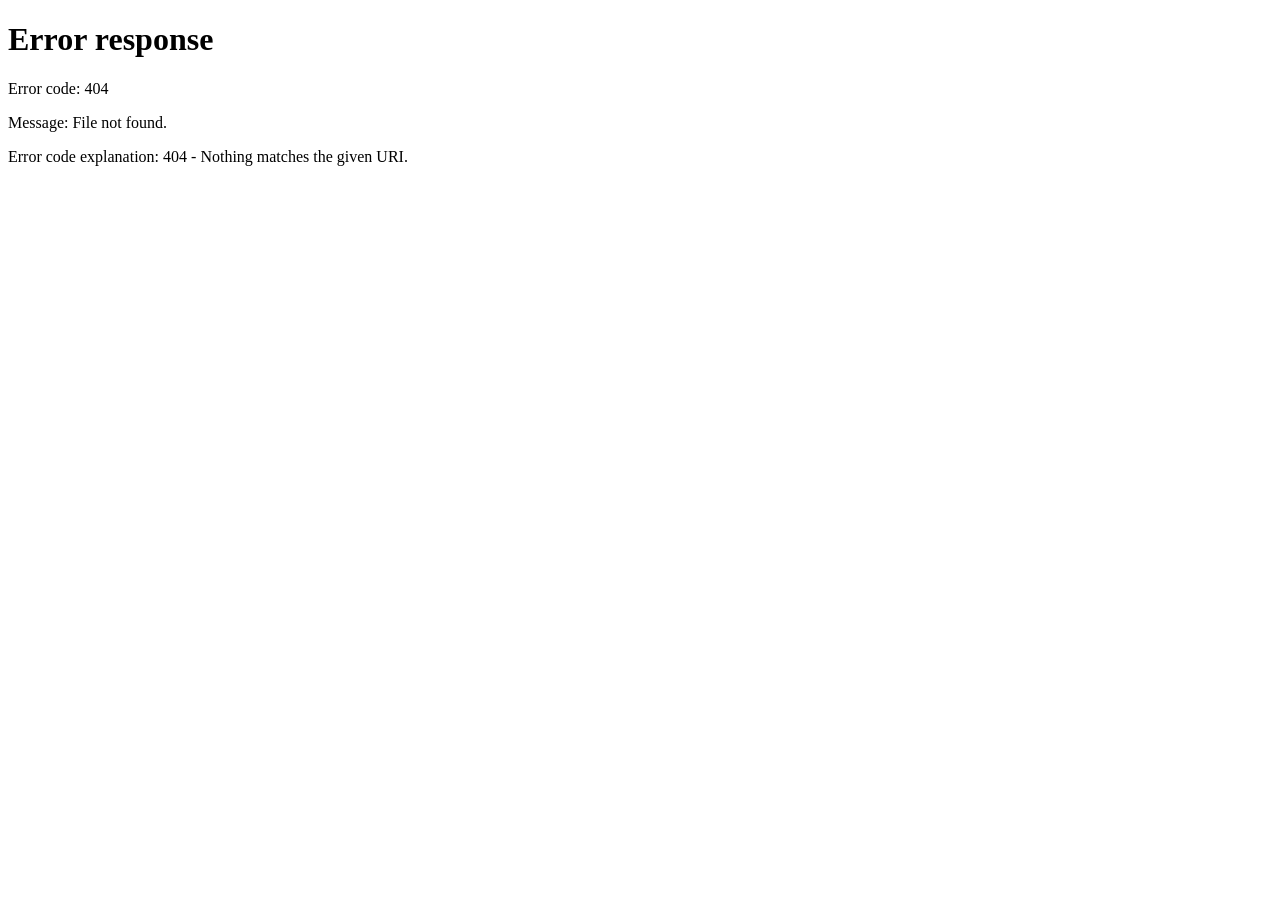
==== admin.html @ 67cd9dda "chore(debug): exibe no frontend os erros do pywebpush para debug" ====
<!DOCTYPE html>
<html lang="pt-BR">

<head>
  <meta charset="UTF-8" />
  <meta name="viewport" content="width=device-width, initial-scale=1.0" />
  <title>WP CRM — Admin</title>
  <link rel="preconnect" href="https://fonts.googleapis.com" />
  <link rel="preconnect" href="https://fonts.gstatic.com" crossorigin />
  <link href="https://fonts.googleapis.com/css2?family=Inter:wght@300;400;500;600;700&display=swap" rel="stylesheet" />
  <link rel="stylesheet" href="css/dashboard.css" />
  <style>
    body {
      height: auto;
      overflow: auto;
    }

    .admin-container {
      padding: 40px;
      max-width: 1000px;
      margin: 0 auto;
    }

    .admin-header {
      display: flex;
      align-items: center;
      justify-content: space-between;
      margin-bottom: 30px;
    }

    .user-card {
      background: var(--bg-card);
      border: 1px solid var(--border);
      border-radius: 16px;
      padding: 24px;
      margin-bottom: 20px;
      position: relative;
    }

    .user-info {
      display: flex;
      align-items: center;
      gap: 16px;
      margin-bottom: 20px;
    }

    .user-circle {
      width: 48px;
      height: 48px;
      border-radius: 50%;
      background: var(--green);
      display: flex;
      align-items: center;
      justify-content: center;
      font-weight: 700;
      font-size: 20px;
      color: white;
    }

    .instances-grid {
      display: grid;
      grid-template-columns: repeat(auto-fill, minmax(200px, 1fr));
      gap: 12px;
    }

    .instance-link-item {
      display: flex;
      align-items: center;
      justify-content: space-between;
      padding: 12px;
      background: var(--bg-input);
      border: 1px solid var(--border);
      border-radius: 10px;
    }

    .checkbox-wrap {
      display: flex;
      align-items: center;
      gap: 10px;
      cursor: pointer;
      font-size: 14px;
      color: var(--text-primary);
    }

    .checkbox-wrap input {
      width: 18px;
      height: 18px;
      accent-color: var(--green);
    }

    .back-btn {
      display: flex;
      align-items: center;
      gap: 8px;
      color: var(--text-secondary);
      text-decoration: none;
      font-size: 14px;
      margin-bottom: 20px;
      border: none;
      background: none;
      cursor: pointer;
    }

    .back-btn:hover {
      color: var(--text-primary);
    }

    .btn-add-user {
      background: var(--green);
      color: white;
      border: none;
      padding: 10px 20px;
      border-radius: 8px;
      cursor: pointer;
      font-weight: 600;
    }

    .card-actions {
      position: absolute;
      top: 24px;
      right: 24px;
      display: flex;
      gap: 12px;
    }

    .action-btn {
      background: none;
      border: none;
      cursor: pointer;
      display: flex;
      align-items: center;
      justify-content: center;
      padding: 4px;
      border-radius: 4px;
      transition: 0.2s;
    }

    .action-btn:hover {
      background: rgba(255, 255, 255, 0.05);
    }

    .btn-edit {
      color: var(--text-secondary);
    }

    .btn-delete {
      color: var(--error);
    }

    /* Modal Styles */
    .modal {
      display: none;
      position: fixed;
      top: 0;
      left: 0;
      width: 100%;
      height: 100%;
      background: rgba(0, 0, 0, 0.8);
      z-index: 1000;
      align-items: center;
      justify-content: center;
    }

    .modal-content {
      background: var(--bg-card);
      border: 1px solid var(--border);
      padding: 32px;
      border-radius: 20px;
      width: 400px;
      max-height: 90vh;
      overflow-y: auto;
    }

    .form-group {
      margin-bottom: 16px;
    }

    .form-group label {
      display: block;
      margin-bottom: 8px;
      font-size: 13px;
      color: var(--text-secondary);
    }

    .form-group input {
      width: 100%;
      padding: 12px;
      border-radius: 10px;
      background: var(--bg-input);
      border: 1px solid var(--border);
      color: var(--text-primary);
      outline: none;
    }

    .modal-actions {
      display: flex;
      justify-content: flex-end;
      gap: 12px;
      margin-top: 24px;
    }

    .btn-cancel {
      background: none;
      border: 1px solid var(--border);
      color: var(--text-secondary);
      padding: 10px 20px;
      border-radius: 8px;
      cursor: pointer;
    }
  </style>
</head>

<body>
  <div class="admin-container">
    <button class="back-btn" onclick="location.href='dashboard.html'">
      <svg width="20" height="20" viewBox="0 0 24 24" fill="none" stroke="currentColor" stroke-width="2">
        <line x1="19" y1="12" x2="5" y2="12" />
        <polyline points="12 19 5 12 12 5" />
      </svg>
      Voltar ao Dashboard
    </button>

    <div class="admin-header">
      <div>
        <!-- Integrações -->
        <section class="admin-section" id="integracoesSection">
          <div class="section-header">
            <h3>Integrações com N8N (Webhooks por Instância)</h3>
          </div>
          <div class="form-group"
            style="padding: 20px; background: var(--panel-bg); border-radius: 12px; border: 1px solid var(--border-color);">
            <div id="webhooksList">
              <div style="color:var(--text-muted); font-size: 13px;">Carregando instâncias...</div>
            </div>
            <button class="btn-save-notes" style="margin-top: 15px;" onclick="saveWebhooks()">Salvar Todos os
              Webhooks</button>
            <p style="font-size: 12px; color: var(--text-muted); margin-top: 10px;">
              Cada instância envia mensagens pro seu respectivo bot no N8N.
            </p>
          </div>
        </section>

        <!-- Filiais e Setores -->
        <section class="admin-section" id="filiaisSetoresSection" style="margin-top: 30px;">
          <div class="section-header" style="display:flex; justify-content:space-between; align-items:center;">
            <h3>Gestão de Filiais e Setores</h3>
            <div>
              <button class="btn-add-user" onclick="openFilialModal()" style="margin-right:10px;">+ Nova Filial</button>
              <button class="btn-add-user" onclick="openSetorModal()" style="background:#555;">+ Novo Setor</button>
            </div>
          </div>
          <div id="filiaisList" style="margin-top: 15px; display: flex; flex-direction: column; gap: 15px;">
            <div style="color:var(--text-muted); font-size: 13px;">Carregando filiais...</div>
          </div>
        </section>

        <!-- Ferramentas Avançadas -->
        <section class="admin-section" id="ferramentasSection" style="margin-top: 30px;">
          <div class="section-header">
            <h3>Ferramentas Avançadas do Banco</h3>
          </div>
          <div class="form-group" style="padding: 20px; background: var(--bg-card); border-radius: 12px; border: 1px dashed var(--border);">
            <button class="btn-save-notes" style="background:#e74c3c; padding:8px 16px; border:none; border-radius:6px; color:white; font-weight:600; cursor:pointer;" onclick="execDeduplicate()">🧹 Otimizar e Unir Contatos Duplicados</button>
            <p style="font-size: 12px; color: var(--text-muted); margin-top: 10px;">
              Este script varre o banco de dados fundindo números fantasma ou mal formatados ao contato correto.
            </p>
            <hr style="border-color: var(--border); margin: 16px 0;">
            <button class="btn-save-notes" style="background:#f39c12; padding:8px 16px; border:none; border-radius:6px; color:white; font-weight:600; cursor:pointer;" onclick="execMigrateFilialNames()">🔄 Atualizar Nomes de Filiais nos Setores</button>
            <p style="font-size: 12px; color: var(--text-muted); margin-top: 10px;">
              Preenche o campo "filial_name" em todos os setores existentes para o bot identificar corretamente.
            <hr style="border-color: var(--border); margin: 16px 0;">
            <button class="btn-save-notes" style="background:#00bcd4; padding:8px 16px; border:none; border-radius:6px; color:white; font-weight:600; cursor:pointer;" onclick="execFix13Digits()">📱 Corrigir Números com 13 Dígitos</button>
            <p style="font-size: 12px; color: var(--text-muted); margin-top: 10px;">
              Varre o banco de dados e converte todos os contatos com 13 dígitos para 12 (removendo o 9º dígito), compatibilizando com o WAHA.
            </p>
            <hr style="border-color: var(--border); margin: 16px 0;">
            <button class="btn-save-notes" style="background:#8e44ad; padding:8px 16px; border:none; border-radius:6px; color:white; font-weight:600; cursor:pointer;" onclick="execMigrateToCorpal()">🏢 Migrar Todos para Sessão Corpal</button>
            <p style="font-size: 12px; color: var(--text-muted); margin-top: 10px;">
              Converte todos os chats e mensagens de qualquer outra sessão (ex: default, yamar) para a sessão "corpal".
            </p>
            <hr style="border-color: var(--border); margin: 16px 0;">
            <button class="btn-save-notes" style="background:#00a884; padding:8px 16px; border:none; border-radius:6px; color:white; font-weight:600; cursor:pointer;" onclick="testPushNotification()">🔔 Enviar Notificação de Teste (PWA)</button>
            <p style="font-size: 12px; color: var(--text-muted); margin-top: 10px;">
              Dispara um alerta push nativo em todos os celulares dos entregadores que permitiram notificações (Mesmo com o app fechado).
            </p>
          </div>

        </section>

        <!-- Gerenciador de Mídias -->
        <section class="admin-section" id="mediaBrowserSection" style="margin-top: 30px;">
          <div class="section-header" style="display:flex; justify-content:space-between; align-items:center;">
            <h3>📁 Gerenciador de Mídias Locais</h3>
            <button class="btn-add-user" onclick="loadMediaFiles()" style="background:#2196F3;">🔄 Atualizar</button>
          </div>

          <!-- Stats Cards -->
          <div id="mediaStats" style="display:grid; grid-template-columns: repeat(auto-fill, minmax(160px, 1fr)); gap:12px; margin-top:15px;">
          </div>

          <!-- Filters -->
          <div style="display:flex; gap:10px; margin-top:15px; flex-wrap:wrap; align-items:center;">
            <select id="mediaTypeFilter" onchange="loadMediaFiles(1)" style="padding:10px 14px; border-radius:8px; background:var(--bg-input); border:1px solid var(--border); color:var(--text-primary); font-size:13px;">
              <option value="all">📂 Todos</option>
              <option value="audio">🎤 Áudios</option>
              <option value="image">🖼️ Imagens</option>
              <option value="video">🎥 Vídeos</option>
              <option value="document">📎 Documentos</option>
            </select>
            <input type="text" id="mediaSearchInput" placeholder="Buscar por nome do arquivo..." oninput="debounceMediaSearch()"
              style="flex:1; min-width:200px; padding:10px 14px; border-radius:8px; background:var(--bg-input); border:1px solid var(--border); color:var(--text-primary); font-size:13px;">
            <button onclick="deleteSelectedMedia()" id="btnDeleteSelected" style="display:none; padding:8px 16px; border:none; border-radius:6px; background:#e74c3c; color:white; font-weight:600; cursor:pointer; font-size:13px;">🗑️ Excluir Selecionados</button>
          </div>

          <!-- File Grid -->
          <div id="mediaFileGrid" style="margin-top:15px; display:grid; grid-template-columns: repeat(auto-fill, minmax(220px, 1fr)); gap:12px;">
            <div style="grid-column: 1/-1; color:var(--text-muted); text-align:center; padding:30px; font-size:13px;">Clique em "Atualizar" para carregar os arquivos de mídia.</div>
          </div>

          <!-- Pagination -->
          <div id="mediaPagination" style="display:flex; justify-content:center; gap:8px; margin-top:15px;"></div>
        </section>

        <!-- Media Preview Modal -->
        <div id="mediaPreviewModal" class="modal" onclick="if(event.target===this) closeMediaPreview()">
          <div class="modal-content" style="max-width:700px; max-height:90vh; overflow:auto; position:relative;">
            <button onclick="closeMediaPreview()" style="position:absolute; top:12px; right:12px; background:none; border:none; color:var(--text-secondary); font-size:22px; cursor:pointer; z-index:10;">&times;</button>
            <h3 id="mediaPreviewTitle" style="margin-bottom:15px; word-break:break-all; padding-right:30px; font-size:14px;"></h3>
            <div id="mediaPreviewContent" style="text-align:center;"></div>
            <div id="mediaPreviewInfo" style="margin-top:15px; font-size:12px; color:var(--text-muted);"></div>
          </div>
        </div>

        <!-- Botões de Ação -->
        <h1>Gestão de Acessos</h1>
        <p style="color:var(--text-secondary)">Gerencie logins e vincule às instâncias</p>
        <div class="card" id="n8nBotCard" style="margin-top:20px; border: 1px dashed var(--border); background: rgba(0,0,0,0.1);">
          <h3 style="color:var(--green); font-size:14px; margin-bottom:10px">🤖 Envio de Mensagem pelo Bot (N8N)</h3>
          <p style="font-size:13px; color:var(--text-secondary); line-height:1.5;">
            Para que o N8N avise o Dashboard quando o Bot responder ao cliente, adicione um nó HTTP na sua automação
            apontando para:<br><br>
            <strong style="color:white; background:var(--bg-panel); padding:4px 8px; border-radius:4px;">POST
              https://SEU-DOMINIO/api/bot-message</strong>
            <br><br>
            Payload JSON (Body Parameters):<br>
            <code
              style="display:block; background:#0b141a; padding:10px; border-radius:8px; margin-top:5px; color:#53bdeb;">
            {<br>
              &nbsp;&nbsp;"instance": "Nome da Instancia",<br>
              &nbsp;&nbsp;"phone": "5511999999999",<br>
              &nbsp;&nbsp;"text": "Mensagem que o bot enviou"<br>
            }
            </code>
          </p>
        </div>
      </div>
      <button class="btn-add-user" onclick="openCreateModal()">+ Novo Usuário</button>
    </div>

    <div id="usersList">
      <div style="text-align:center; padding: 40px; color: var(--text-muted)">Carregando usuários...</div>
    </div>
  </div>

  <!-- User Modal (Create/Edit) -->
  <div id="userModal" class="modal">
    <div class="modal-content">
      <h2 style="margin-bottom: 20px" id="modalTitle">Cadastrar Usuário</h2>
      <form id="userForm" onsubmit="handleUserSubmit(event)">
        <input type="hidden" id="userIdField">
        <div class="form-group">
          <label>Nome Completo</label>
          <input type="text" id="userName" required>
        </div>
        <div class="form-group">
          <label>E-mail (Login)</label>
          <input type="email" id="userEmail" required>
        </div>
        <div class="form-group">
          <label>Número Pessoal (WhatsApp)</label>
          <input type="text" id="userPhone" placeholder="Ex: 5511999999999">
        </div>
        <div class="form-group">
          <label>Senha</label>
          <input type="password" id="userPassword" placeholder="Deixe em branco para manter">
        </div>
        <div class="form-group">
          <label>Filial</label>
          <select id="userFilial" onchange="filterSetores()" required
            style="width: 100%; padding: 12px; border-radius: 10px; background: var(--bg-input); border: 1px solid var(--border); color: var(--text-primary); outline: none;">
            <option value="">Selecione uma filial</option>
          </select>
        </div>
        <div class="form-group">
          <label>Setor</label>
          <select id="userSetor" required
            style="width: 100%; padding: 12px; border-radius: 10px; background: var(--bg-input); border: 1px solid var(--border); color: var(--text-primary); outline: none;">
            <option value="">Selecione um setor</option>
          </select>
        </div>
        <!-- Campo de Role — visível apenas para Admin -->
        <div class="form-group" id="roleFieldGroup" style="display:none">
          <label>Tipo de Usuário</label>
          <select id="userRole"
            style="width: 100%; padding: 12px; border-radius: 10px; background: var(--bg-input); border: 1px solid var(--border); color: var(--text-primary); outline: none;">
            <option value="user">Usuário Comum</option>
            <option value="gestor">Gestor</option>
            <option value="entregador">Entregador</option>
          </select>
        </div>
        <div class="modal-actions">
          <button type="button" class="btn-cancel" onclick="closeModal()">Cancelar</button>
          <button type="submit" class="btn-add-user">Salvar</button>
        </div>
      </form>
    </div>
  </div>

  <!-- Filial Modal -->
  <div id="filialModal" class="modal">
    <div class="modal-content">
      <h2 style="margin-bottom: 20px" id="filialModalTitle">Cadastrar Filial</h2>
      <form onsubmit="handleFilialSubmit(event)">
        <input type="hidden" id="filialIdField">
        <div class="form-group">
          <label>Nome da Filial</label>
          <input type="text" id="filialName" required>
        </div>
        <div class="form-group">
          <label>Instância Vinculada</label>
          <select id="filialInstance" required
            style="width: 100%; padding: 12px; border-radius: 10px; background: var(--bg-input); border: 1px solid var(--border); color: var(--text-primary); outline: none;">
          </select>
        </div>
        <div class="modal-actions">
          <button type="button" class="btn-cancel"
            onclick="document.getElementById('filialModal').style.display='none'">Cancelar</button>
          <button type="submit" class="btn-add-user">Salvar</button>
        </div>
      </form>
    </div>
  </div>

  <!-- Setor Modal -->
  <div id="setorModal" class="modal">
    <div class="modal-content">
      <h2 style="margin-bottom: 20px" id="setorModalTitle">Cadastrar Setor</h2>
      <form onsubmit="handleSetorSubmit(event)">
        <input type="hidden" id="setorIdField">
        <div class="form-group">
          <label>Nome do Setor</label>
          <input type="text" id="setorName" required>
        </div>
        <div class="form-group">
          <label>Filial</label>
          <select id="setorFilial" required
            style="width: 100%; padding: 12px; border-radius: 10px; background: var(--bg-input); border: 1px solid var(--border); color: var(--text-primary); outline: none;">
          </select>
        </div>
        <div class="modal-actions">
          <button type="button" class="btn-cancel"
            onclick="document.getElementById('setorModal').style.display='none'">Cancelar</button>
          <button type="submit" class="btn-add-user">Salvar</button>
        </div>
      </form>
    </div>
  </div>

  <script>
    const API_URL = window.location.origin;
    let allInstances = [];
    let currentUsers = [];
    let allFiliais = [];
    let allSetores = [];
    let currentUserRole = 'user';
    let currentUserFilialId = null;

    // Carregar dados iniciais
    window.onload = async () => {
      const token = localStorage.getItem('wp_crm_token');
      if (!token) window.location.href = 'index.html';

      try {
        const payload = JSON.parse(atob(token.split('.')[1]));
        currentUserRole = payload.role;
        currentUserFilialId = payload.filial_id || null;
      } catch (e) { }

      if (currentUserRole !== 'admin') {
        document.getElementById('integracoesSection').style.display = 'none';
        const n8nCard = document.getElementById('n8nBotCard');
        if (n8nCard) n8nCard.style.display = 'none';
        const ferramentasSection = document.getElementById('ferramentasSection');
        if (ferramentasSection) ferramentasSection.style.display = 'none';
        const mediaBrowserSection = document.getElementById('mediaBrowserSection');
        if (mediaBrowserSection) mediaBrowserSection.style.display = 'none';
      }

      await loadAllInstances();
      if (currentUserRole === 'admin') {
        await renderWebhooksList();
        loadMediaFiles(1);
      }
      await loadFiliais();
      await loadSetores();
      await loadUsers();

      updateSelects();
    };

    async function apiFetch(path, method = 'GET', body = null) {
      const token = localStorage.getItem('wp_crm_token');
      const headers = {
        'Content-Type': 'application/json',
        'Authorization': `Bearer ${token}`
      };

      const options = {
        method,
        headers,
        body: body ? JSON.stringify(body) : null
      };

      try {
        const response = await fetch(`${API_URL}${path}`, options);
        if (!response.ok) {
          const errorData = await response.json();
          alert(errorData.error || `Erro na requisição: ${response.status}`);
          return null;
        }
        return await response.json();
      } catch (error) {
        console.error(`Erro na requisição ${path}:`, error);
        alert('Erro de conexão com o servidor.');
        return null;
      }
    }

    async function renderWebhooksList() {
      const container = document.getElementById('webhooksList');
      container.innerHTML = '';

      const res = await apiFetch('/api/admin/settings');
      const settings = res || {};

      if (allInstances.length === 0) {
        container.innerHTML = '<div style="color:var(--text-muted); font-size: 13px;">Nenhuma instância encontrada para configurar webhook.</div>';
        return;
      }

      allInstances.forEach(inst => {
        const instId = inst.instanceName || inst.name || inst.id;
        if (!instId) return;

        const val = settings[`n8n_webhook_${instId}`] || '';
        const id_field = `n8n_webhook_field_${instId}`;

        const div = document.createElement('div');
        div.style.marginBottom = '10px';
        div.innerHTML = `
          <label style="display:block; margin-bottom: 5px; font-weight: 500; font-size:13px; color: var(--text-secondary)">
            Webhook para <strong style="color:white">${instId}</strong>
          </label>
          <input type="text" id="${id_field}" value="${val}" data-inst="${instId}" placeholder="https://n8n.seu-dominio.com/webhook/..." 
            style="width: 100%; padding: 10px; background: #1a1d22; border: 1px solid #3b4a54; border-radius: 8px; color: white;">
        `;
        container.appendChild(div);
      });
    }

    async function saveWebhooks() {
      const inputs = document.querySelectorAll('#webhooksList input[type="text"]');
      const payload = {};
      inputs.forEach(input => {
        const instId = input.getAttribute('data-inst');
        payload[`n8n_webhook_${instId}`] = input.value.trim();
      });

      const res = await apiFetch('/api/admin/settings', 'POST', payload);
      if (res) {
        alert('Webhooks salvos com sucesso!');
      }
    }

    async function execDeduplicate() {
      if(!confirm('Deseja iniciar a faxina no banco de dados para unir contatos duplicados? Esta ação é permanente.')) return;
      const btn = document.querySelector('button[onclick="execDeduplicate()"]');
      const originalText = btn.textContent;
      btn.textContent = 'Processando...';
      btn.disabled = true;

      const res = await apiFetch('/api/admin/deduplicate', 'POST');
      if (res && res.merge_count !== undefined) {
         alert(`Limpeza concluída!\n\n${res.merge_count} contatos aglutinados.\n${res.deleted_count} cadastros desnecessários removidos.`);
         await loadAllInstances(); // Refresh to update possible states
      }

      btn.textContent = originalText;
      btn.disabled = false;
    }

    async function execMigrateFilialNames() {
      if(!confirm('Atualizar o nome da filial em todos os setores do banco?')) return;
      const btn = document.querySelector('button[onclick="execMigrateFilialNames()"]');
      const originalText = btn.textContent;
      btn.textContent = 'Processando...';
      btn.disabled = true;

      const res = await apiFetch('/api/admin/migrate-filial-names', 'POST');
      if (res && res.updated !== undefined) {
        alert(`Migração concluída!\n\n${res.updated} setores atualizados com o nome da filial.`);
      }

      btn.textContent = originalText;
      btn.disabled = false;
    }

    async function execFix13Digits() {
      if(!confirm('Atenção: Isso vai varrer o banco de dados e converter todos os números com 13 dígitos para 12 dígitos, atualizando também o histórico de mensagens.\\n\\nDeseja prosseguir?')) return;
      const btn = document.querySelector('button[onclick="execFix13Digits()"]');
      const originalText = btn.textContent;
      btn.textContent = 'Convertendo...';
      btn.disabled = true;

      const res = await apiFetch('/api/admin/fix-13-digits', 'POST');
      if (res && res.updated !== undefined) {
        alert(`Limpeza Concluída!\\n\\n${res.updated} contatos com 13 dígitos foram convertidos para 12 dígitos com sucesso.`);
      }

      btn.textContent = originalText;
      btn.disabled = false;
    }

    async function execMigrateToCorpal() {
      if(!confirm('Atenção: Isso vai varrer o banco de dados e converter todos os contatos e mensagens para a instância "corpal".\\n\\nDeseja prosseguir?')) return;
      const btn = document.querySelector('button[onclick="execMigrateToCorpal()"]');
      const originalText = btn.textContent;
      const token = localStorage.getItem('wp_crm_token');
      try {
        const res = await fetch(`${API_URL}/api/admin/system/migrate_to_corpal`, {
          method: 'POST',
          headers: { 'Authorization': `Bearer ${token}` }
        });
        const data = await res.json();
        if (res.ok) alert('Migração concluída com sucesso!');
        else alert(data.error || 'Erro na migração');
      } catch (err) { alert('Erro de conexão'); }
    }

    async function testPushNotification() {
      if (!confirm("Isso vai enviar uma notificação Push nativa para todos os entregadores que instalaram o app. Tem certeza?")) return;
      const token = localStorage.getItem('wp_crm_token');
      try {
        const res = await fetch(`${API_URL}/api/admin/push/test`, {
          method: 'POST',
          headers: { 'Authorization': `Bearer ${token}` }
        });
        const data = await res.json();
        if (res.ok) {
          let msg = `Push enviado! Foram enviadas ${data.sent} notificações para ${data.total_subs} aparelhos registrados.`;
          if (data.errors && data.errors.length > 0) {
              msg += `\n\nErros detectados: ${data.errors.join(', ')}`;
          }
          alert(msg);
        }
        else alert(data.error || 'Erro ao enviar push');
      } catch (err) { alert('Erro de conexão com o servidor'); }
    }

    async function loadAllInstances() {
      try {
        const response = await fetch(`${API_URL}/api/whatsapp/instances`, {
          headers: { 'Authorization': `Bearer ${localStorage.getItem('wp_crm_token')}` }
        });
        const data = await response.json();
        allInstances = Array.isArray(data) ? data : [];
        if (!response.ok) console.warn('Erro loadInstances:', data);
      } catch (err) {
        console.error('Erro ao carregar instâncias:', err);
        allInstances = [];
      }
    }

    async function loadUsers() {
      try {
        const endpoint = currentUserRole === 'gestor' ? '/api/gestor/users' : '/api/admin/users';
        const response = await fetch(`${API_URL}${endpoint}`, {
          headers: { 'Authorization': `Bearer ${localStorage.getItem('wp_crm_token')}` }
        });
        const data = await response.json();
        currentUsers = Array.isArray(data) ? data : [];
        if (!response.ok) console.warn('Erro loadUsers:', data);
        renderUsers(currentUsers);
      } catch (err) {
        console.error('Erro ao carregar usuários:', err);
        currentUsers = [];
      }
    }

    async function loadFiliais() {
      try {
        const response = await fetch(`${API_URL}/api/admin/filiais`, {
          headers: { 'Authorization': `Bearer ${localStorage.getItem('wp_crm_token')}` }
        });
        const data = await response.json();
        allFiliais = Array.isArray(data) ? data : [];
        if (!response.ok) console.warn('Erro loadFiliais:', data);
        renderFiliais();
      } catch (err) {
        console.error('Erro loadFiliais:', err);
        allFiliais = [];
      }
    }

    async function loadSetores() {
      try {
        const response = await fetch(`${API_URL}/api/admin/setores`, {
          headers: { 'Authorization': `Bearer ${localStorage.getItem('wp_crm_token')}` }
        });
        const data = await response.json();
        allSetores = Array.isArray(data) ? data : [];
        if (!response.ok) console.warn('Erro loadSetores:', data);
        renderFiliais();
      } catch (err) {
        console.error('Erro loadSetores:', err);
        allSetores = [];
      }
    }

    function renderFiliais() {
      const container = document.getElementById('filiaisList');
      container.innerHTML = '';
      if (allFiliais.length === 0) {
        container.innerHTML = '<div style="color:var(--text-muted); font-size: 13px;">Nenhuma filial cadastrada.</div>';
        return;
      }
      allFiliais.forEach(f => {
        const div = document.createElement('div');
        div.style.cssText = 'background:var(--bg-input); padding:15px; border-radius:10px; border:1px solid var(--border);';

        const setoresDaFilial = allSetores.filter(s => s.filial_id === f.id);
        let setoresHtml = setoresDaFilial.map(s =>
          `<span style="display:inline-inline-flex; align-items:center; gap:4px; padding:4px 8px; background:var(--panel-bg); border-radius:4px; font-size:12px; margin-right:5px; margin-bottom:4px;">
            ${s.name}
            <button onclick="openEditSetorModal(${s.id})" title="Editar Setor" style="background:none;border:none;cursor:pointer;color:var(--text-muted);padding:0 2px;font-size:11px;">&#9998;</button>
            <button onclick="deleteSetor(${s.id})" title="Excluir Setor" style="background:none;border:none;cursor:pointer;color:#e74c3c;padding:0 2px;font-size:11px;">&#10005;</button>
          </span>`
        ).join('') || '<span style="font-size:12px; color:var(--text-muted)">Nenhum setor adicionado</span>';

        div.innerHTML = `
          <div style="display:flex; justify-content:space-between; align-items:center; margin-bottom:8px;">
            <h4 style="margin:0;">&#127970; ${f.name} <span style="font-size:12px; font-weight:normal; color:var(--text-muted);">(${f.instance})</span></h4>
            <div style="display:flex; gap:6px;">
              <button onclick="openEditFilialModal(${f.id})" class="action-btn btn-edit" title="Editar Filial" style="padding:5px 8px; font-size:12px;">
                <svg width="14" height="14" viewBox="0 0 24 24" fill="none" stroke="currentColor" stroke-width="2"><path d="M11 4H4a2 2 0 0 0-2 2v14a2 2 0 0 0 2 2h14a2 2 0 0 0 2-2v-7"></path><path d="M18.5 2.5a2.121 2.121 0 0 1 3 3L12 15l-4 1 1-4 9.5-9.5z"></path></svg>
              </button>
              <button onclick="deleteFilial(${f.id})" class="action-btn btn-delete" title="Excluir Filial" style="padding:5px 8px; font-size:12px;">
                <svg width="14" height="14" viewBox="0 0 24 24" fill="none" stroke="currentColor" stroke-width="2"><polyline points="3 6 5 6 21 6"></polyline><path d="M19 6v14a2 2 0 0 1-2 2H7a2 2 0 0 1-2-2V6m3 0V4a2 2 0 0 1 2-2h4a2 2 0 0 1 2 2v2"></path></svg>
              </button>
            </div>
          </div>
          <div>${setoresHtml}</div>
        `;
        container.appendChild(div);
      });
      updateSelects();
    }

    function updateSelects() {
      const instSel = document.getElementById('filialInstance');
      instSel.innerHTML = allInstances.map(i => `<option value="${i.instanceName || i.name}">${i.instanceName || i.name}</option>`).join('');

      const filSel = document.getElementById('setorFilial');
      filSel.innerHTML = allFiliais.map(f => `<option value="${f.id}">${f.name}</option>`).join('');

      const setSel = document.getElementById('userSetor');
      setSel.innerHTML = '<option value="">Selecione um setor</option>' +
        allSetores.map(s => `<option value="${s.id}">${s.name}</option>`).join('');
        
      const userFilSel = document.getElementById('userFilial');
      userFilSel.innerHTML = '<option value="">Selecione uma filial</option>' + 
        allFiliais.map(f => `<option value="${f.id}">${f.name}</option>`).join('');
    }

    function filterSetores() {
      const setSel = document.getElementById('userSetor');
      setSel.innerHTML = '<option value="">Selecione um setor</option>';

      // Para gestor, filtrar sempre pela filial do gestor
      if (currentUserRole === 'gestor' && currentUserFilialId) {
        setSel.innerHTML += allSetores.filter(s => s.filial_id === currentUserFilialId).map(s => `<option value="${s.id}">${s.name}</option>`).join('');
        return;
      }

      const filIdStr = document.getElementById('userFilial').value;
      if (filIdStr) {
        const filId = parseInt(filIdStr);
        setSel.innerHTML += allSetores.filter(s => s.filial_id === filId).map(s => `<option value="${s.id}">${s.name}</option>`).join('');
      } else {
        setSel.innerHTML += allSetores.map(s => `<option value="${s.id}">${s.name}</option>`).join('');
      }
    }

    function openFilialModal() {
      document.getElementById('filialModalTitle').textContent = 'Cadastrar Filial';
      document.getElementById('filialIdField').value = '';
      document.getElementById('filialName').value = '';
      updateSelects();
      document.getElementById('filialModal').style.display = 'flex';
    }

    function openEditFilialModal(id) {
      const f = allFiliais.find(x => x.id === id);
      if (!f) return;
      document.getElementById('filialModalTitle').textContent = 'Editar Filial';
      document.getElementById('filialIdField').value = f.id;
      document.getElementById('filialName').value = f.name;
      updateSelects();
      setTimeout(() => { document.getElementById('filialInstance').value = f.instance; }, 50);
      document.getElementById('filialModal').style.display = 'flex';
    }

    async function deleteFilial(id) {
      if (!confirm('Excluir esta filial? Os setores vinculados também serão removidos.')) return;
      const res = await apiFetch(`/api/admin/filiais/${id}`, 'DELETE');
      if (res !== null) { await loadFiliais(); await loadSetores(); }
    }

    function openSetorModal() {
      if (allFiliais.length === 0) { alert('Crie uma filial primeiro.'); return; }
      document.getElementById('setorModalTitle').textContent = 'Cadastrar Setor';
      document.getElementById('setorIdField').value = '';
      document.getElementById('setorName').value = '';
      updateSelects();
      document.getElementById('setorModal').style.display = 'flex';
    }

    function openEditSetorModal(id) {
      const s = allSetores.find(x => x.id === id);
      if (!s) return;
      document.getElementById('setorModalTitle').textContent = 'Editar Setor';
      document.getElementById('setorIdField').value = s.id;
      document.getElementById('setorName').value = s.name;
      updateSelects();
      setTimeout(() => { document.getElementById('setorFilial').value = s.filial_id; }, 50);
      document.getElementById('setorModal').style.display = 'flex';
    }

    async function deleteSetor(id) {
      if (!confirm('Excluir este setor?')) return;
      const res = await apiFetch(`/api/admin/setores/${id}`, 'DELETE');
      if (res !== null) { await loadSetores(); }
    }

    async function handleFilialSubmit(e) {
      e.preventDefault();
      const id = document.getElementById('filialIdField').value;
      const payload = { name: document.getElementById('filialName').value, instance: document.getElementById('filialInstance').value };
      const method = id ? 'PUT' : 'POST';
      const endpoint = id ? `/api/admin/filiais/${id}` : '/api/admin/filiais';
      const res = await apiFetch(endpoint, method, payload);
      if (res) { document.getElementById('filialModal').style.display = 'none'; await loadFiliais(); }
    }

    async function handleSetorSubmit(e) {
      e.preventDefault();
      const id = document.getElementById('setorIdField').value;
      const payload = { name: document.getElementById('setorName').value, filial_id: parseInt(document.getElementById('setorFilial').value) };
      const method = id ? 'PUT' : 'POST';
      const endpoint = id ? `/api/admin/setores/${id}` : '/api/admin/setores';
      const res = await apiFetch(endpoint, method, payload);
      if (res) { document.getElementById('setorModal').style.display = 'none'; await loadSetores(); }
    }

    function renderUsers(users) {
      const container = document.getElementById('usersList');
      container.innerHTML = '';

      users.forEach(user => {
        if (user.role === 'admin') return;

        const card = document.createElement('div');
        card.className = 'user-card';
        card.innerHTML = `
          <div class="card-actions">
            <button class="action-btn btn-edit" onclick="openEditModal(${user.id})" title="Editar Usuário">
              <svg width="18" height="18" viewBox="0 0 24 24" fill="none" stroke="currentColor" stroke-width="2"><path d="M11 4H4a2 2 0 0 0-2 2v14a2 2 0 0 0 2 2h14a2 2 0 0 0 2-2v-7"></path><path d="M18.5 2.5a2.121 2.121 0 0 1 3 3L12 15l-4 1 1-4L18.5 2.5z"></path></svg>
            </button>
            <button class="action-btn btn-delete" onclick="deleteUser(${user.id})" title="Excluir Usuário">
              <svg width="18" height="18" viewBox="0 0 24 24" fill="none" stroke="currentColor" stroke-width="2"><polyline points="3 6 5 6 21 6"></polyline><path d="M19 6v14a2 2 0 0 1-2 2H7a2 2 0 0 1-2-2V6m3 0V4a2 2 0 0 1 2-2h4a2 2 0 0 1 2 2v2"></path></svg>
            </button>
          </div>
          <div class="user-info">
            <div class="user-circle">${user.name.charAt(0)}</div>
            <div>
              <h3>${user.name}</h3>
              <p style="color:var(--text-muted); font-size:13px">${user.email} ${user.phone ? `&bull; 📱 ${user.phone}` : ''}</p>
              ${user.filial_id ? `<p style="color:var(--green); font-size:12px; margin-top:4px;">🏢 Filial: ${allFiliais.find(f => f.id === user.filial_id)?.name || user.filial_id}</p>` : ''}
              ${user.setor_id ? `<p style="color:var(--green); font-size:12px; margin-top:4px;">📁 Setor: ${allSetores.find(s => s.id === user.setor_id)?.name || user.setor_id}</p>` : ''}
            </div>
          </div>
          <h4 style="font-size:13px; color:var(--text-primary); margin-bottom:12px; font-weight:600">🔌 Instâncias que este usuário pode acessar e responder:</h4>
          <div class="instances-grid">
            ${allInstances.map(inst => {
          const instId = inst.instanceName || inst.name;
          return `
                <div class="instance-link-item">
                  <label class="checkbox-wrap">
                    <input type="checkbox" onchange="toggleLink(${user.id}, '${instId}', this)" ${user.instances?.includes(instId) ? 'checked' : ''}>
                    ${instId}
                  </label>
                </div>
              `;
        }).join('')}
          </div>
        `;
        container.appendChild(card);
      });
    }

    function openCreateModal() {
      document.getElementById('modalTitle').textContent = 'Cadastrar Usuário';
      document.getElementById('userIdField').value = '';
      document.getElementById('userForm').reset();
      document.getElementById('userPhone').value = '';
      document.getElementById('userPassword').required = true;
      document.getElementById('userRole').value = 'user';
      // Mostrar campo de role apenas para Admin
      document.getElementById('roleFieldGroup').style.display = currentUserRole === 'admin' ? 'flex' : 'none';
      // Para gestor: esconder filial (usar a própria) e filtrar setores
      const filialGroup = document.getElementById('userFilial').closest('.form-group');
      if (currentUserRole === 'gestor') {
        filialGroup.style.display = 'none';
        document.getElementById('userFilial').removeAttribute('required');
      } else {
        filialGroup.style.display = 'flex';
        document.getElementById('userFilial').setAttribute('required', '');
      }
      // Repopular os selects de filial/setor após o reset do form
      updateSelects();
      filterSetores();
      document.getElementById('userModal').style.display = 'flex';
    }

    function openEditModal(id) {
      const user = currentUsers.find(u => u.id === id);
      if (!user) return;

      document.getElementById('modalTitle').textContent = 'Editar Usuário';
      document.getElementById('userIdField').value = user.id;
      document.getElementById('userName').value = user.name;
      document.getElementById('userEmail').value = user.email;
      document.getElementById('userPhone').value = user.phone || '';
      document.getElementById('userFilial').value = user.filial_id || '';
      filterSetores();
      document.getElementById('userSetor').value = user.setor_id || '';
      document.getElementById('userPassword').value = '';
      document.getElementById('userPassword').required = false;
      document.getElementById('userRole').value = user.role === 'gestor' ? 'gestor' : 'user';
      // Mostrar campo de role apenas para Admin
      document.getElementById('roleFieldGroup').style.display = currentUserRole === 'admin' ? 'flex' : 'none';
      // Para gestor: esconder filial
      const filialGroup = document.getElementById('userFilial').closest('.form-group');
      if (currentUserRole === 'gestor') {
        filialGroup.style.display = 'none';
        document.getElementById('userFilial').removeAttribute('required');
      } else {
        filialGroup.style.display = 'flex';
        document.getElementById('userFilial').setAttribute('required', '');
      }
      document.getElementById('userModal').style.display = 'flex';
    }

    function closeModal() {
      document.getElementById('userModal').style.display = 'none';
    }

    async function handleUserSubmit(e) {
      e.preventDefault();
      const id = document.getElementById('userIdField').value;
      const name = document.getElementById('userName').value;
      const email = document.getElementById('userEmail').value;
      const phone = document.getElementById('userPhone').value;
      const password = document.getElementById('userPassword').value;
      const setorIdStr = document.getElementById('userSetor').value;
      const setor_id = setorIdStr ? parseInt(setorIdStr) : null;
      let setor_name = null;

      const filialIdStr = document.getElementById('userFilial').value;
      let filial_id = filialIdStr ? parseInt(filialIdStr) : null;
      let filial_name = null;

      // Para gestor: usar a filial do próprio gestor
      if (currentUserRole === 'gestor' && currentUserFilialId) {
        filial_id = currentUserFilialId;
        const foundF = allFiliais.find(x => x.id === filial_id);
        if (foundF) filial_name = foundF.name;
      } else if (filial_id) {
        const foundF = allFiliais.find(x => x.id === filial_id);
        if (foundF) filial_name = foundF.name;
      }
      
      if (setor_id) {
        const foundS = allSetores.find(x => x.id === setor_id);
        if (foundS) {
            setor_name = foundS.name;
            filial_id = foundS.filial_id; // Garantir a corretude da árvore
        }
      }

      const method = id ? 'PUT' : 'POST';
      let endpoint = '';
      if (currentUserRole === 'gestor') {
        endpoint = id ? `${API_URL}/api/gestor/users/${id}` : `${API_URL}/api/gestor/users`;
      } else {
        endpoint = id ? `${API_URL}/api/admin/users/${id}` : `${API_URL}/api/admin/users`;
      }

      let payload = { name, email, phone, password, setor_id, filial_id, filial: filial_name, setor: setor_name };
      // Inclui role no payload apenas se o usuário logado for admin
      if (currentUserRole === 'admin') {
        payload.role = document.getElementById('userRole').value;
      }

      try {
        const response = await fetch(endpoint, {
          method,
          headers: {
            'Content-Type': 'application/json',
            'Authorization': `Bearer ${localStorage.getItem('wp_crm_token')}`
          },
          body: JSON.stringify(payload)
        });

        if (response.ok) {
          closeModal();
          await loadUsers();
        } else {
          const data = await response.json();
          alert(data.error || 'Erro ao salvar usuário');
        }
      } catch (err) {
        alert('Erro de conexão');
      }
    }

    async function deleteUser(id) {
      if (!confirm('Tem certeza que deseja excluir este usuário?')) return;

      const endpoint = currentUserRole === 'gestor' ? `/api/gestor/users/${id}` : `/api/admin/users/${id}`;

      try {
        const response = await fetch(`${API_URL}${endpoint}`, {
          method: 'DELETE',
          headers: { 'Authorization': `Bearer ${localStorage.getItem('wp_crm_token')}` }
        });

        if (response.ok) {
          await loadUsers();
        } else {
          alert('Erro ao deletar');
        }
      } catch (err) {
        alert('Erro de conexão');
      }
    }

    async function toggleLink(userId, instanceName, checkbox) {
      if (currentUserRole === 'gestor') {
        const user = currentUsers.find(u => u.id === userId);
        let insts = user.instances || [];
        if (checkbox.checked) {
          if (!insts.includes(instanceName)) insts.push(instanceName);
        } else {
          insts = insts.filter(i => i !== instanceName);
        }
        try {
          const response = await fetch(`${API_URL}/api/gestor/users/${userId}`, {
            method: 'PUT',
            headers: { 'Content-Type': 'application/json', 'Authorization': `Bearer ${localStorage.getItem('wp_crm_token')}` },
            body: JSON.stringify({ instances: insts })
          });
          if (!response.ok) {
            checkbox.checked = !checkbox.checked;
            alert('Erro ao atualizar vínculo');
          }
        } catch (err) { checkbox.checked = !checkbox.checked; alert('Erro de conexão'); }
        return;
      }

      const action = checkbox.checked ? 'add' : 'remove';

      try {
        const response = await fetch(`${API_URL}/api/admin/link-user-instance`, {
          method: 'POST',
          headers: {
            'Content-Type': 'application/json',
            'Authorization': `Bearer ${localStorage.getItem('wp_crm_token')}`
          },
          body: JSON.stringify({ userId, instanceName, action })
        });

        if (!response.ok) {
          checkbox.checked = !checkbox.checked;
          alert('Erro ao atualizar vínculo');
        }
      } catch (err) {
        checkbox.checked = !checkbox.checked;
        alert('Erro de conexão');
      }
    }

    // ─── Media Browser ────────────────────────────────────────────────────────
    let mediaCurrentPage = 1;
    let mediaSelectedFiles = new Set();
    let _mediaSearchTimer = null;

    function debounceMediaSearch() {
      clearTimeout(_mediaSearchTimer);
      _mediaSearchTimer = setTimeout(() => loadMediaFiles(1), 400);
    }

    function formatFileSize(bytes) {
      if (bytes === 0) return '0 B';
      const k = 1024;
      const sizes = ['B', 'KB', 'MB', 'GB'];
      const i = Math.floor(Math.log(bytes) / Math.log(k));
      return parseFloat((bytes / Math.pow(k, i)).toFixed(1)) + ' ' + sizes[i];
    }

    function getTypeIcon(type) {
      switch(type) {
        case 'audio': return '🎤';
        case 'image': return '🖼️';
        case 'video': return '🎥';
        case 'document': return '📎';
        default: return '📄';
      }
    }

    function getTypeColor(type) {
      switch(type) {
        case 'audio': return '#4CAF50';
        case 'image': return '#2196F3';
        case 'video': return '#FF9800';
        case 'document': return '#9C27B0';
        default: return '#607D8B';
      }
    }

    function cleanMediaName(name) {
      // Remove extensão para display
      let display = name.replace(/\.[^.]+$/, '');
      // Detecta direção pelo prefixo true_/false_ do NOWEB
      let direction = '';
      if (display.startsWith('true_')) {
        direction = '📤';
        display = display.substring(5);
      } else if (display.startsWith('false_')) {
        direction = '📥';
        display = display.substring(6);
      }
      // Remove @lid_... (hash longo do NOWEB)
      const lidIdx = display.indexOf('@lid_');
      if (lidIdx > 0) display = display.substring(0, lidIdx);
      // Remove @s.whatsapp.net
      display = display.replace(/@s\.whatsapp\.net/g, '');
      // Trunca se ainda for longo demais
      if (display.length > 28) display = display.substring(0, 14) + '…' + display.substring(display.length - 10);
      return { display, direction };
    }

    async function loadMediaFiles(page) {
      if (page) mediaCurrentPage = page;
      const type = document.getElementById('mediaTypeFilter').value;
      const search = document.getElementById('mediaSearchInput').value;
      const grid = document.getElementById('mediaFileGrid');
      grid.innerHTML = '<div style="grid-column:1/-1; text-align:center; padding:30px; color:var(--text-muted);">Carregando...</div>';

      const params = new URLSearchParams({ type, page: mediaCurrentPage, per_page: 50, search });
      const data = await apiFetch(`/api/admin/media?${params}`);
      if (!data) { grid.innerHTML = '<div style="grid-column:1/-1; text-align:center; padding:30px; color:#e74c3c;">Erro ao carregar mídias</div>'; return; }

      // Stats
      renderMediaStats(data);

      // Clear selection
      mediaSelectedFiles.clear();
      updateDeleteBtn();

      if (data.files.length === 0) {
        grid.innerHTML = '<div style="grid-column:1/-1; text-align:center; padding:40px; color:var(--text-muted); font-size:13px;">Nenhum arquivo encontrado.</div>';
        document.getElementById('mediaPagination').innerHTML = '';
        return;
      }

      grid.innerHTML = '';
      data.files.forEach(f => {
        const card = document.createElement('div');
        card.style.cssText = 'background:var(--bg-input); border:1px solid var(--border); border-radius:12px; padding:14px; cursor:pointer; transition:all 0.2s; position:relative;';
        card.onmouseenter = () => { card.style.borderColor = getTypeColor(f.type); card.style.transform = 'translateY(-2px)'; };
        card.onmouseleave = () => { card.style.borderColor = 'var(--border)'; card.style.transform = 'none'; };

        const date = new Date(f.modified * 1000);
        const dateStr = `${date.getDate().toString().padStart(2,'0')}/${(date.getMonth()+1).toString().padStart(2,'0')}/${date.getFullYear()} ${date.getHours().toString().padStart(2,'0')}:${date.getMinutes().toString().padStart(2,'0')}`;
        const { display: cleanName, direction } = cleanMediaName(f.name);

        card.innerHTML = `
          <div style="display:flex; align-items:center; gap:10px; margin-bottom:10px;">
            <input type="checkbox" onchange="toggleMediaSelect('${f.name.replace(/'/g, "\\'")}', this)" onclick="event.stopPropagation()" style="width:16px; height:16px; accent-color:var(--green); cursor:pointer;">
            <div style="width:36px; height:36px; border-radius:8px; background:${getTypeColor(f.type)}22; display:flex; align-items:center; justify-content:center; font-size:18px; flex-shrink:0;">
              ${getTypeIcon(f.type)}
            </div>
            <div style="min-width:0; flex:1;">
              <div style="font-size:12px; font-weight:600; color:var(--text-primary); overflow:hidden; text-overflow:ellipsis; white-space:nowrap;" title="${f.name}">${direction ? direction + ' ' : ''}${cleanName}</div>
              <div style="font-size:11px; color:var(--text-muted); margin-top:2px;">${f.ext} · ${formatFileSize(f.size)}</div>
            </div>
          </div>
          <div style="display:flex; justify-content:space-between; align-items:center;">
            <span style="font-size:10px; color:var(--text-muted);">${dateStr}</span>
            <span style="font-size:10px; padding:3px 8px; border-radius:4px; background:${getTypeColor(f.type)}22; color:${getTypeColor(f.type)}; font-weight:600; text-transform:uppercase;">${f.type}</span>
          </div>
        `;
        card.onclick = (e) => {
          if (e.target.tagName === 'INPUT') return;
          openMediaPreview(f);
        };
        grid.appendChild(card);
      });

      // Pagination
      renderMediaPagination(data.page, data.total_pages, data.total);
    }

    function renderMediaStats(data) {
      const container = document.getElementById('mediaStats');
      const counts = data.type_counts || {};
      const statItems = [
        { label: 'Total', value: data.total, icon: '📂', color: '#607D8B', size: formatFileSize(data.total_size) },
        { label: 'Áudios', value: counts.audio || 0, icon: '🎤', color: '#4CAF50' },
        { label: 'Imagens', value: counts.image || 0, icon: '🖼️', color: '#2196F3' },
        { label: 'Vídeos', value: counts.video || 0, icon: '🎥', color: '#FF9800' },
        { label: 'Documentos', value: counts.document || 0, icon: '📎', color: '#9C27B0' },
      ];
      container.innerHTML = statItems.map(s => `
        <div style="background:var(--bg-input); border:1px solid var(--border); border-radius:10px; padding:14px; text-align:center;">
          <div style="font-size:22px; margin-bottom:4px;">${s.icon}</div>
          <div style="font-size:20px; font-weight:700; color:${s.color};">${s.value}</div>
          <div style="font-size:11px; color:var(--text-muted); margin-top:2px;">${s.label}</div>
          ${s.size ? `<div style="font-size:10px; color:var(--text-muted);">${s.size}</div>` : ''}
        </div>
      `).join('');
    }

    function renderMediaPagination(current, totalPages, totalItems) {
      const container = document.getElementById('mediaPagination');
      if (totalPages <= 1) { container.innerHTML = ''; return; }

      let html = '';
      const btnStyle = (active) => `padding:6px 12px; border:1px solid var(--border); border-radius:6px; cursor:pointer; font-size:12px; ${active ? 'background:var(--green); color:white; font-weight:600; border-color:var(--green);' : 'background:var(--bg-input); color:var(--text-secondary);'}`;

      if (current > 1) html += `<button style="${btnStyle(false)}" onclick="loadMediaFiles(${current-1})">‹ Ant</button>`;
      
      const start = Math.max(1, current - 2);
      const end = Math.min(totalPages, current + 2);
      for (let i = start; i <= end; i++) {
        html += `<button style="${btnStyle(i===current)}" onclick="loadMediaFiles(${i})">${i}</button>`;
      }
      
      if (current < totalPages) html += `<button style="${btnStyle(false)}" onclick="loadMediaFiles(${current+1})">Próx ›</button>`;
      html += `<span style="color:var(--text-muted); font-size:11px; align-self:center; margin-left:8px;">${totalItems} arquivos</span>`;

      container.innerHTML = html;
    }

    function toggleMediaSelect(filename, checkbox) {
      if (checkbox.checked) mediaSelectedFiles.add(filename);
      else mediaSelectedFiles.delete(filename);
      updateDeleteBtn();
    }

    function updateDeleteBtn() {
      const btn = document.getElementById('btnDeleteSelected');
      if (mediaSelectedFiles.size > 0) {
        btn.style.display = 'inline-block';
        btn.textContent = `🗑️ Excluir ${mediaSelectedFiles.size} Selecionado(s)`;
      } else {
        btn.style.display = 'none';
      }
    }

    async function deleteSelectedMedia() {
      if (mediaSelectedFiles.size === 0) return;
      if (!confirm(`Tem certeza que deseja excluir ${mediaSelectedFiles.size} arquivo(s)? Esta ação é irreversível!`)) return;

      const res = await apiFetch('/api/admin/media/delete', 'POST', { filenames: Array.from(mediaSelectedFiles) });
      if (res) {
        alert(`${res.deleted} arquivo(s) excluído(s) com sucesso.`);
        loadMediaFiles(mediaCurrentPage);
      }
    }

    function openMediaPreview(file) {
      const modal = document.getElementById('mediaPreviewModal');
      const title = document.getElementById('mediaPreviewTitle');
      const content = document.getElementById('mediaPreviewContent');
      const info = document.getElementById('mediaPreviewInfo');
      const token = localStorage.getItem('wp_crm_token');
      const url = `${API_URL}/api/admin/media/serve/${encodeURIComponent(file.name)}?token=${token}`;

      title.textContent = file.name;
      const date = new Date(file.modified * 1000);
      info.innerHTML = `<strong>Tipo:</strong> ${file.type.toUpperCase()} · <strong>Tamanho:</strong> ${formatFileSize(file.size)} · <strong>Extensão:</strong> ${file.ext} · <strong>Data:</strong> ${date.toLocaleString('pt-BR')}`;

      if (file.type === 'audio') {
        content.innerHTML = `
          <div style="padding:30px 0;">
            <div style="font-size:60px; margin-bottom:15px;">🎤</div>
            <audio controls preload="auto" style="width:100%; max-width:400px;" src="${url}">
              Seu navegador não suporta áudio.
            </audio>
          </div>`;
      } else if (file.type === 'image') {
        content.innerHTML = `<img src="${url}" style="max-width:100%; max-height:60vh; border-radius:8px; object-fit:contain;" onerror="this.outerHTML='<div style=\\'padding:30px; color:#e74c3c;\\'>Erro ao carregar imagem</div>'">`;
      } else if (file.type === 'video') {
        content.innerHTML = `
          <video controls preload="auto" style="max-width:100%; max-height:60vh; border-radius:8px;" src="${url}">
            Seu navegador não suporta vídeo.
          </video>`;
      } else {
        content.innerHTML = `
          <div style="padding:40px 0;">
            <div style="font-size:60px; margin-bottom:15px;">📎</div>
            <p style="color:var(--text-secondary); margin-bottom:15px;">Preview não disponível para este tipo de arquivo.</p>
            <a href="${url}" target="_blank" download="${file.name}" style="display:inline-block; padding:10px 20px; background:var(--green); color:white; border-radius:8px; text-decoration:none; font-weight:600;">⬇️ Baixar Arquivo</a>
          </div>`;
      }

      modal.style.display = 'flex';
    }

    function closeMediaPreview() {
      const modal = document.getElementById('mediaPreviewModal');
      // Parar reprodução
      const audio = modal.querySelector('audio');
      const video = modal.querySelector('video');
      if (audio) audio.pause();
      if (video) video.pause();
      modal.style.display = 'none';
    }
  </script>
</body>

</html>
---- css/dashboard.css ----
/* ===========================
   DASHBOARD - WPCRM
   =========================== */

*, *::before, *::after { box-sizing: border-box; margin: 0; padding: 0; }

:root {
  --green: #00a884;
  --green-light: #25d366;
  --green-dark: #008f6f;
  --bg-app: #111b21;
  --bg-panel: #111b21;
  --bg-chat: #0b141a;
  --bg-sidebar-left: #202c33;
  --bg-input: #2a3942;
  --bg-card: #1f2c34;
  --bg-msg-in: #202c33;
  --bg-msg-out: #005c4b;
  --border: #2a3942;
  --text-primary: #e9edef;
  --text-secondary: #8696a0;
  --text-muted: #536471;
  --sent-tick: #53bdeb;
  --tag-green: #00a884;
  --tag-blue: #53bdeb;
  --tag-yellow: #ffb02e;
  --tag-red: #f32735;
}

body {
  font-family: 'Inter', sans-serif;
  background: var(--bg-app);
  color: var(--text-primary);
  height: 100vh;
  overflow: hidden;
}

/* ======== LAYOUT ======== */
.app-container {
  display: grid;
  grid-template-columns: 72px 360px 1fr 320px;
  height: 100vh;
  overflow: hidden;
}

/* ======== SIDEBAR INSTANCES (col 1) ======== */
.sidebar-instances {
  background: #1a2530;
  display: flex;
  flex-direction: column;
  align-items: center;
  padding: 12px 0;
  border-right: 1px solid var(--border);
  gap: 0;
}

.sidebar-brand {
  display: flex;
  flex-direction: column;
  align-items: center;
  gap: 4px;
  margin-bottom: 20px;
  color: var(--green);
  font-size: 9px;
  font-weight: 700;
  letter-spacing: 1px;
  text-transform: uppercase;
}

.brand-icon {
  width: 38px; height: 38px;
  background: linear-gradient(135deg, #0d7377, #00a884);
  border-radius: 10px;
  display: flex;
  align-items: center;
  justify-content: center;
  box-shadow: 0 4px 16px rgba(0,168,132,0.3);
}

.brand-icon svg { width: 22px; height: 22px; }

.sidebar-nav {
  display: flex;
  flex-direction: column;
  align-items: center;
  gap: 4px;
  flex: 1;
}

.sidebar-bottom {
  display: flex;
  flex-direction: column;
  align-items: center;
  gap: 12px;
  padding-bottom: 4px;
}

.nav-btn {
  position: relative;
  width: 44px; height: 44px;
  border-radius: 12px;
  background: transparent;
  border: none;
  cursor: pointer;
  color: var(--text-secondary);
  display: flex;
  align-items: center;
  justify-content: center;
  transition: background 0.15s, color 0.15s;
}

.nav-btn svg { width: 20px; height: 20px; }

.nav-btn:hover { background: rgba(255,255,255,0.07); color: var(--text-primary); }
.nav-btn.active { background: rgba(0,168,132,0.15); color: var(--green); }

.nav-badge {
  position: absolute;
  top: 4px; right: 4px;
  background: var(--green);
  color: white;
  font-size: 9px;
  font-weight: 700;
  width: 16px; height: 16px;
  border-radius: 50%;
  display: flex;
  align-items: center;
  justify-content: center;
}

.user-avatar {
  width: 34px; height: 34px;
  background: linear-gradient(135deg, #005c4b, #00a884);
  border-radius: 50%;
  display: flex;
  align-items: center;
  justify-content: center;
  font-weight: 700;
  font-size: 13px;
  cursor: pointer;
  transition: transform 0.2s;
}
.user-avatar:hover { transform: scale(1.08); }

/* ======== PANEL LIST (col 2) ======== */
.panel-list {
  background: var(--bg-panel);
  border-right: 1px solid var(--border);
  display: flex;
  flex-direction: column;
  overflow: hidden;
}

.panel-header {
  display: flex;
  align-items: center;
  justify-content: space-between;
  padding: 14px 16px;
  min-height: 60px;
}

.panel-header h2 {
  font-size: 18px;
  font-weight: 600;
}

.panel-actions {
  display: flex;
  gap: 4px;
}

/* Instance Selector */
.instance-selector {
  display: flex;
  gap: 6px;
  padding: 0 16px 10px;
  overflow-x: auto;
  scrollbar-width: none;
}
.instance-selector::-webkit-scrollbar { display: none; }

.instance-chip {
  display: flex;
  align-items: center;
  gap: 5px;
  padding: 5px 12px;
  border-radius: 50px;
  background: var(--bg-card);
  border: 1px solid var(--border);
  color: var(--text-secondary);
  font-size: 12px;
  font-weight: 500;
  cursor: pointer;
  white-space: nowrap;
  transition: all 0.2s;
}

.instance-chip:hover { border-color: var(--green); color: var(--text-primary); }
.instance-chip.active { background: rgba(0,168,132,0.15); border-color: var(--green); color: var(--green); }

.chip-dot {
  width: 7px; height: 7px;
  border-radius: 50%;
}
.chip-dot.connected { background: var(--green); box-shadow: 0 0 6px var(--green); }
.chip-dot.disconnected { background: var(--text-muted); }

/* Search */
.search-bar {
  position: relative;
  margin: 0 12px 6px;
}

.search-icon {
  position: absolute;
  left: 12px;
  top: 50%;
  transform: translateY(-50%);
  width: 15px; height: 15px;
  color: var(--text-muted);
  pointer-events: none;
}

.search-bar input {
  width: 100%;
  padding: 10px 12px 10px 36px;
  background: var(--bg-input);
  border: none;
  border-radius: 10px;
  color: var(--text-primary);
  font-family: 'Inter', sans-serif;
  font-size: 13px;
  outline: none;
  transition: background 0.2s;
}
.search-bar input:focus { background: #2d3e46; }
.search-bar input::placeholder { color: var(--text-muted); }

/* Tabs */
.chat-tabs {
  display: flex;
  border-bottom: 1px solid var(--border);
  margin: 0 8px;
}

.tab-btn {
  flex: 1;
  padding: 9px;
  background: none;
  border: none;
  border-bottom: 2px solid transparent;
  color: var(--text-secondary);
  font-family: 'Inter', sans-serif;
  font-size: 12px;
  font-weight: 500;
  cursor: pointer;
  transition: all 0.2s;
  margin-bottom: -1px;
}
.tab-btn:hover { color: var(--text-primary); }
.tab-btn.active { color: var(--green); border-bottom-color: var(--green); }

/* Chat List */
.chat-list {
  flex: 1;
  overflow-y: auto;
  scrollbar-width: thin;
  scrollbar-color: var(--border) transparent;
}

.chat-item {
  display: grid;
  grid-template-columns: 46px 1fr auto;
  gap: 10px;
  align-items: center;
  padding: 12px 16px;
  cursor: pointer;
  transition: background 0.15s;
  position: relative;
}

.chat-item:hover { background: rgba(255,255,255,0.04); }
.chat-item.active { background: rgba(0,168,132,0.1); }
.chat-item + .chat-item { border-top: 1px solid rgba(255,255,255,0.035); }

.chat-item-avatar {
  width: 46px; height: 46px;
  border-radius: 50%;
  background: linear-gradient(135deg, #0d7377, #00a884);
  display: flex;
  align-items: center;
  justify-content: center;
  font-weight: 700;
  font-size: 16px;
  color: white;
  flex-shrink: 0;
}

.chat-item-body { overflow: hidden; }

.chat-item-top {
  display: flex;
  justify-content: space-between;
  align-items: center;
  margin-bottom: 3px;
}

.chat-item-name {
  font-size: 14px;
  font-weight: 500;
  color: var(--text-primary);
  white-space: nowrap;
  overflow: hidden;
  text-overflow: ellipsis;
}

.chat-item-time {
  font-size: 11px;
  color: var(--text-muted);
  flex-shrink: 0;
  margin-left: 8px;
}
.chat-item-time.unread { color: var(--green); }

.chat-item-preview {
  font-size: 13px;
  color: var(--text-secondary);
  white-space: nowrap;
  overflow: hidden;
  text-overflow: ellipsis;
}

.chat-item-meta {
  display: flex;
  flex-direction: column;
  align-items: flex-end;
  gap: 4px;
}

.unread-badge {
  background: var(--green);
  color: white;
  font-size: 10px;
  font-weight: 700;
  width: 18px; height: 18px;
  border-radius: 50%;
  display: flex;
  align-items: center;
  justify-content: center;
}

/* ======== CHAT AREA (col 3) ======== */
.chat-area {
  background: var(--bg-chat);
  display: flex;
  flex-direction: column;
  position: relative;
  overflow: hidden;
}

/* Chat empty state */
.chat-empty {
  flex: 1;
  display: flex;
  flex-direction: column;
  align-items: center;
  justify-content: center;
  gap: 16px;
  color: var(--text-secondary);
}

.empty-icon svg { width: 100px; height: 100px; }

.chat-empty h3 {
  font-size: 20px;
  color: var(--text-primary);
  font-weight: 500;
}

.chat-empty p {
  text-align: center;
  font-size: 14px;
  line-height: 1.6;
}

/* Chat Interface */
.chat-interface {
  display: flex;
  flex-direction: column;
  height: 100%;
  position: relative;
}

.chat-header {
  display: flex;
  align-items: center;
  justify-content: space-between;
  padding: 10px 16px;
  background: var(--bg-sidebar-left);
  border-bottom: 1px solid var(--border);
  min-height: 60px;
}

.chat-header-info {
  display: flex;
  align-items: center;
  gap: 10px;
  cursor: pointer;
}

.chat-avatar {
  width: 40px; height: 40px;
  border-radius: 50%;
  background: linear-gradient(135deg, #0d7377, #00a884);
  display: flex;
  align-items: center;
  justify-content: center;
  font-weight: 700;
  font-size: 16px;
  color: white;
}

.chat-header-text h3 {
  font-size: 15px;
  font-weight: 600;
}

.chat-status {
  font-size: 12px;
  color: var(--text-secondary);
}

.chat-header-actions { display: flex; gap: 4px; }

/* Messages */
.messages-area {
  flex: 1;
  overflow-y: auto;
  padding: 24px 8%;
  display: flex;
  flex-direction: column;
  gap: 4px;
  scrollbar-width: thin;
  scrollbar-color: var(--border) transparent;
  background: var(--bg-chat);
  background-image: url("data:image/svg+xml,%3Csvg width='60' height='60' viewBox='0 0 60 60' xmlns='http://www.w3.org/2000/svg'%3E%3Cg fill='none' fill-rule='evenodd'%3E%3Cg fill='%23ffffff' fill-opacity='0.015'%3E%3Cpath d='M36 34v-4h-2v4h-4v2h4v4h2v-4h4v-2h-4zm0-30V0h-2v4h-4v2h4v4h2V6h4V4h-4zM6 34v-4H4v4H0v2h4v4h2v-4h4v-2H6zM6 4V0H4v4H0v2h4v4h2V6h4V4H6z'/%3E%3C/g%3E%3C/g%3E%3C/svg%3E");
}

.date-divider {
  display: flex;
  align-items: center;
  justify-content: center;
  margin: 16px 0 8px;
}

.date-divider span {
  background: rgba(17, 27, 33, 0.85);
  color: var(--text-secondary);
  font-size: 11.5px;
  padding: 4px 10px;
  border-radius: 6px;
  border: 1px solid var(--border);
}

.message {
  display: flex;
  max-width: 65%;
  animation: msgIn 0.2s ease-out;
}

@keyframes msgIn {
  from { opacity: 0; transform: translateY(8px); }
  to   { opacity: 1; transform: translateY(0); }
}

.message.incoming { align-self: flex-start; }
.message.outgoing { align-self: flex-end; flex-direction: row-reverse; }

.msg-bubble {
  padding: 8px 12px;
  border-radius: 8px;
  font-size: 13.5px;
  line-height: 1.5;
  position: relative;
  max-width: 100%;
}

.message.incoming .msg-bubble {
  background: var(--bg-msg-in);
  border-top-left-radius: 2px;
}

.message.outgoing .msg-bubble {
  background: var(--bg-msg-out);
  border-top-right-radius: 2px;
}

.message.bot-message .msg-bubble {
  background: #145952;
  border-top-right-radius: 2px;
}

.bot-label {
  font-size: 10.5px;
  color: #7ddec7;
  margin-bottom: 3px;
  font-weight: 600;
  display: flex;
  align-items: center;
  gap: 4px;
}

.msg-meta {
  display: flex;
  align-items: center;
  gap: 4px;
  justify-content: flex-end;
  margin-top: 4px;
}

.msg-time {
  font-size: 10.5px;
  color: rgba(255,255,255,0.45);
}

.msg-ticks { font-size: 13px; color: var(--sent-tick); }

/* Input Bar */
.input-bar {
  display: flex;
  align-items: flex-end;
  gap: 8px;
  padding: 10px 16px;
  background: var(--bg-sidebar-left);
  border-top: 1px solid var(--border);
  position: relative;
}

.message-input-wrap {
  flex: 1;
  background: var(--bg-input);
  border-radius: 12px;
  padding: 10px 14px;
}

.message-input-wrap textarea {
  width: 100%;
  background: none;
  border: none;
  outline: none;
  color: var(--text-primary);
  font-family: 'Inter', sans-serif;
  font-size: 14px;
  resize: none;
  line-height: 1.5;
  max-height: 120px;
  overflow-y: auto;
  scrollbar-width: none;
}
.message-input-wrap textarea::placeholder { color: var(--text-muted); }

.send-btn {
  width: 44px; height: 44px;
  background: var(--green);
  border: none;
  border-radius: 50%;
  cursor: pointer;
  color: white;
  display: flex;
  align-items: center;
  justify-content: center;
  transition: background 0.2s, transform 0.15s;
  flex-shrink: 0;
}

.send-btn svg { width: 18px; height: 18px; }
.send-btn:hover { background: var(--green-light); transform: scale(1.05); }

/* Emoji Panel */
.emoji-panel {
  position: absolute;
  bottom: 72px;
  left: 16px;
  background: var(--bg-card);
  border: 1px solid var(--border);
  border-radius: 14px;
  padding: 12px;
  box-shadow: 0 8px 32px rgba(0,0,0,0.5);
  z-index: 10;
  animation: slideUp 0.2s ease;
}

@keyframes slideUp {
  from { opacity: 0; transform: translateY(10px); }
  to   { opacity: 1; transform: translateY(0); }
}

.emoji-grid {
  display: grid;
  grid-template-columns: repeat(8, 1fr);
  gap: 4px;
}

.emoji-btn-item {
  font-size: 22px;
  border: none;
  background: none;
  cursor: pointer;
  padding: 4px;
  border-radius: 6px;
  transition: background 0.15s;
  line-height: 1;
}
.emoji-btn-item:hover { background: rgba(255,255,255,0.08); }

/* ======== SIDEBAR DETAILS (col 4) ======== */
.sidebar-details {
  background: var(--bg-panel);
  border-left: 1px solid var(--border);
  display: flex;
  flex-direction: column;
  overflow-y: auto;
  scrollbar-width: thin;
  scrollbar-color: var(--border) transparent;
}

.details-header {
  display: flex;
  align-items: center;
  justify-content: space-between;
  padding: 14px 16px;
  border-bottom: 1px solid var(--border);
  min-height: 60px;
}

.details-header h3 { font-size: 15px; font-weight: 600; }

.contact-profile {
  display: flex;
  flex-direction: column;
  align-items: center;
  padding: 24px 16px;
  gap: 6px;
  border-bottom: 1px solid var(--border);
}

.contact-big-avatar {
  width: 72px; height: 72px;
  border-radius: 50%;
  background: linear-gradient(135deg, #0d7377, #00a884);
  display: flex;
  align-items: center;
  justify-content: center;
  font-weight: 700;
  font-size: 28px;
  color: white;
  box-shadow: 0 4px 20px rgba(0,168,132,0.3);
}

.contact-profile h3 { font-size: 16px; font-weight: 600; margin-top: 8px; }
.contact-profile p { font-size: 13px; color: var(--text-secondary); }

.details-section {
  padding: 16px;
  border-bottom: 1px solid var(--border);
}

.details-section h4 {
  font-size: 11px;
  text-transform: uppercase;
  letter-spacing: 0.8px;
  color: var(--text-muted);
  margin-bottom: 10px;
  font-weight: 600;
}

.detail-item {
  display: flex;
  align-items: center;
  gap: 8px;
  font-size: 13px;
  color: var(--text-secondary);
}

.tags-area {
  display: flex;
  flex-wrap: wrap;
  gap: 6px;
}

.tag {
  padding: 4px 10px;
  border-radius: 50px;
  font-size: 11px;
  font-weight: 500;
  cursor: default;
}

.tag-green { background: rgba(0,168,132,0.15); color: var(--green); border: 1px solid rgba(0,168,132,0.3); }
.tag-blue  { background: rgba(83,189,235,0.15); color: #53bdeb; border: 1px solid rgba(83,189,235,0.3); }
.tag-purple { background: rgba(156,39,176,0.15); color: #c480df; border: 1px solid rgba(156,39,176,0.3); }
.tag-orange { background: rgba(255,152,0,0.15); color: #ffb74d; border: 1px solid rgba(255,152,0,0.3); }

.chat-list-tag {
  font-size: 10px;
  padding: 2px 6px;
  border-radius: 4px;
  font-weight: 600;
  display: inline-block;
  line-height: normal;
}

.tag-add   { background: transparent; color: var(--text-muted); border: 1px dashed var(--border); cursor: pointer; transition: all 0.2s; }
.tag-add:hover { border-color: var(--green); color: var(--green); }

.notes-input {
  width: 100%;
  background: var(--bg-input);
  border: 1px solid var(--border);
  border-radius: 10px;
  color: var(--text-primary);
  font-family: 'Inter', sans-serif;
  font-size: 13px;
  padding: 10px 12px;
  resize: vertical;
  min-height: 80px;
  outline: none;
  transition: border-color 0.2s;
}
.notes-input:focus { border-color: var(--green); }
.notes-input::placeholder { color: var(--text-muted); }

.btn-save-notes {
  margin-top: 8px;
  padding: 7px 14px;
  background: rgba(0,168,132,0.15);
  border: 1px solid var(--green);
  border-radius: 8px;
  color: var(--green);
  font-family: 'Inter', sans-serif;
  font-size: 12px;
  font-weight: 500;
  cursor: pointer;
  transition: all 0.2s;
}
.btn-save-notes:hover { background: rgba(0,168,132,0.25); }

.info-rows { display: flex; flex-direction: column; gap: 10px; }

.info-row {
  display: flex;
  justify-content: space-between;
  align-items: center;
  font-size: 13px;
}
.info-row span { color: var(--text-secondary); }
.info-row strong { color: var(--text-primary); font-weight: 500; }

/* ======== ICON BTN ======== */
.icon-btn {
  width: 36px; height: 36px;
  border-radius: 50%;
  background: transparent;
  border: none;
  cursor: pointer;
  color: var(--text-secondary);
  display: flex;
  align-items: center;
  justify-content: center;
  transition: background 0.15s, color 0.15s;
  flex-shrink: 0;
}
.icon-btn svg { width: 18px; height: 18px; }
.icon-btn:hover { background: rgba(255,255,255,0.07); color: var(--text-primary); }

/* ======== MODAL ======== */
.modal-overlay {
  position: fixed;
  inset: 0;
  background: rgba(0,0,0,0.6);
  display: flex;
  align-items: center;
  justify-content: center;
  z-index: 100;
  backdrop-filter: blur(4px);
  animation: fadeIn 0.2s;
}

@keyframes fadeIn { from { opacity: 0; } to { opacity: 1; } }

.modal-box {
  background: var(--bg-card);
  border: 1px solid var(--border);
  border-radius: 18px;
  width: 480px;
  max-width: 90vw;
  overflow: hidden;
  animation: slideUp 0.25s cubic-bezier(0.16, 1, 0.3, 1);
}

.modal-header {
  display: flex;
  align-items: center;
  justify-content: space-between;
  padding: 16px 20px;
  border-bottom: 1px solid var(--border);
}

.modal-header h3 { font-size: 16px; font-weight: 600; }

.instances-list {
  padding: 12px;
  display: flex;
  flex-direction: column;
  gap: 8px;
  max-height: 55vh;
  overflow-y: auto;
}

.instance-row {
  display: flex;
  align-items: center;
  justify-content: space-between;
  padding: 12px 16px;
  background: var(--bg-input);
  border-radius: 12px;
  border: 1px solid var(--border);
}

.instance-row-info { display: flex; align-items: center; gap: 10px; }
.instance-row-info h4 { font-size: 14px; font-weight: 500; }
.instance-row-info p { font-size: 11px; color: var(--text-muted); }

.instance-row-actions { display: flex; gap: 6px; }

.btn-connect {
  padding: 5px 12px;
  border-radius: 6px;
  font-family: 'Inter', sans-serif;
  font-size: 12px;
  font-weight: 500;
  cursor: pointer;
  border: none;
  transition: all 0.2s;
}
.btn-connect.connected { background: rgba(0,168,132,0.15); color: var(--green); }
.btn-connect.disconnected { background: rgba(83,189,235,0.15); color: #53bdeb; }

.btn-add-instance {
  display: flex;
  align-items: center;
  justify-content: center;
  gap: 8px;
  width: 100%;
  padding: 14px;
  background: rgba(0,168,132,0.08);
  border: 1px dashed rgba(0,168,132,0.4);
  border-top: none;
  color: var(--green);
  font-family: 'Inter', sans-serif;
  font-size: 13px;
  font-weight: 500;
  cursor: pointer;
  transition: background 0.2s;
}
.btn-add-instance svg { width: 16px; height: 16px; }
.btn-add-instance:hover { background: rgba(0,168,132,0.15); }

/* ======== SCROLLBAR ======== */
::-webkit-scrollbar { width: 4px; }
::-webkit-scrollbar-track { background: transparent; }
::-webkit-scrollbar-thumb { background: var(--border); border-radius: 4px; }

/* ======== RECORDING BAR ======== */
.recording-bar {
  display: flex;
  align-items: center;
  gap: 12px;
  padding: 10px 16px;
  background: var(--bg-sidebar-left);
  border-top: 1px solid var(--border);
}

.rec-cancel { color: #f32735; }
.rec-cancel:hover { background: rgba(243,39,53,0.15); }

.rec-indicator {
  display: flex;
  align-items: center;
  gap: 8px;
}

.rec-dot {
  width: 10px; height: 10px;
  border-radius: 50%;
  background: #f32735;
  animation: recPulse 1s ease-in-out infinite;
}

@keyframes recPulse {
  0%, 100% { opacity: 1; transform: scale(1); }
  50%      { opacity: 0.4; transform: scale(0.8); }
}

.rec-timer {
  font-size: 14px;
  font-weight: 600;
  color: #f32735;
  font-variant-numeric: tabular-nums;
  min-width: 36px;
}

.rec-waveform {
  flex: 1;
  display: flex;
  align-items: center;
  gap: 2px;
  height: 32px;
  overflow: hidden;
}

.rec-waveform .rec-bar {
  width: 3px;
  border-radius: 3px;
  background: var(--green);
  transition: height 0.1s ease;
  flex-shrink: 0;
}


/* ======== AUDIO PLAYER WHATSAPP STYLE ======== */
.wa-audio-player {
  display: flex;
  align-items: center;
  gap: 8px;
  min-width: 200px;
  max-width: 320px;
  padding: 6px 8px;
}

.wa-audio-avatar {
  width: 42px;
  height: 42px;
  border-radius: 50%;
  background: linear-gradient(135deg, #0d7377, #00a884);
  display: flex;
  align-items: center;
  justify-content: center;
  font-size: 18px;
  flex-shrink: 0;
  overflow: hidden;
}

.wa-audio-avatar img {
  width: 100%;
  height: 100%;
  object-fit: cover;
  border-radius: 50%;
}

.wa-play-btn {
  width: 42px;
  height: 42px;
  border-radius: 50%;
  background: rgba(255,255,255,0.15);
  border: none;
  cursor: pointer;
  display: flex;
  align-items: center;
  justify-content: center;
  color: white;
  flex-shrink: 0;
  transition: background 0.2s, transform 0.15s;
}
.wa-play-btn:hover { background: rgba(255,255,255,0.25); transform: scale(1.08); }
.wa-play-btn svg { width: 18px; height: 18px; }

.wa-audio-body {
  flex: 1;
  display: flex;
  flex-direction: column;
  gap: 4px;
  overflow: hidden;
}

.wa-waveform {
  display: flex;
  align-items: center;
  gap: 2px;
  height: 28px;
  cursor: pointer;
}

.wa-bar {
  width: 3px;
  border-radius: 3px;
  background: rgba(255,255,255,0.3);
  transition: background 0.15s;
  flex-shrink: 0;
}

.wa-bar.played {
  background: var(--green);
}

.wa-audio-footer {
  display: flex;
  align-items: center;
  justify-content: space-between;
}

.wa-duration {
  font-size: 11px;
  color: rgba(255,255,255,0.55);
  font-weight: 500;
  font-variant-numeric: tabular-nums;
}

.wa-mic-icon {
  color: rgba(255,255,255,0.4);
  display: flex;
  align-items: center;
}

/* Animation while playing */
.wa-audio-player.playing .wa-bar {
  animation: waveAnim 0.8s ease-in-out infinite alternate;
}
.wa-audio-player.playing .wa-bar:nth-child(2n) { animation-delay: 0.1s; }
.wa-audio-player.playing .wa-bar:nth-child(3n) { animation-delay: 0.2s; }
.wa-audio-player.playing .wa-bar:nth-child(4n) { animation-delay: 0.3s; }

@keyframes waveAnim {
  from { opacity: 0.4; }
  to   { opacity: 1; }
}

/* ======== Mensagens de Mídia ======== */
.msg-image {
  max-width: 280px;
  max-height: 200px;
  object-fit: cover;
  border-radius: 12px;
  cursor: pointer;
  transition: transform 0.2s ease;
  display: block;
}

.msg-image:hover {
  transform: scale(1.02);
}

.msg-video {
  max-width: 280px;
  border-radius: 12px;
  background: #000;
}

.msg-caption {
  margin-top: 6px;
  font-size: 13px;
  line-height: 1.4;
  color: inherit;
}

.msg-doc {
  display: flex;
  align-items: center;
  gap: 10px;
  padding: 12px 16px;
  background: rgba(0,0,0,0.15);
  border-radius: 12px;
  text-decoration: none;
  color: var(--text-primary);
  min-width: 200px;
  transition: background 0.2s;
}

.msg-doc:hover {
  background: rgba(0,0,0,0.25);
}

.msg-doc svg {
  color: var(--green);
}

/* ======== RESPONSIVE MOBILE ======== */
@media (max-width: 768px) {
  .app-container {
    display: flex;
    flex-direction: column;
    height: 100vh;
  }
  
  /* Barra inferior de navegação (Bottom Bar) */
  .sidebar-instances {
    display: flex; /* Sempre visível no mobile, como barra inferior */
    flex-direction: row;
    position: fixed;
    bottom: 0;
    left: 0;
    width: 100%;
    height: 60px;
    background: #1a2530;
    border-top: 1px solid var(--border);
    border-right: none;
    border-bottom: none;
    justify-content: space-around;
    align-items: center;
    padding: 0;
    z-index: 100;
  }

  .sidebar-brand { display: none; }
  
  .sidebar-nav { 
    flex-direction: row; 
    justify-content: space-around; 
    width: 100%; 
    height: 100%;
    align-items: center;
  }
  
  .sidebar-bottom { 
    flex-direction: row; 
    padding: 0 10px; 
    display: none; /* Oculta a foto/logout na barra inferior para economizar espaço, ou podemos ajustar */
  }

  /* Painel de lista ocupa a tela toda (menos os 60px da base) se o chat nao estiver aberto */
  .panel-list {
    width: 100%;
    flex: 1;
    display: flex;
    margin-bottom: 60px; /* Espaço da bottom bar */
  }

  /* Area de chat escondida por padrao ate clicar em um contato */
  .chat-area {
    display: none;
    width: 100%;
    flex: 1;
  }

  /* Sidebar detalhes ocupa a area toda quando ativado, senão esconde */
  .sidebar-details {
    position: absolute;
    top: 0; left: 0; right: 0; bottom: 0;
    z-index: 50;
    transform: translateX(100%);
    transition: transform 0.3s;
    background: var(--bg-panel);
    width: 100%;
  }

  .sidebar-details.open {
    transform: translateX(0);
  }

  /* Quando o chat esta ativo (mobile) */
  .app-container.chat-active .panel-list {
    display: none;
  }
  .app-container.chat-active .chat-area {
    display: flex;
  }
  .app-container.chat-active .sidebar-instances {
    display: none !important;
  }

  /* Botao de voltar no mobile */
  .mobile-back-btn {
    display: flex;
    align-items: center;
    justify-content: center;
    width: 40px; height: 40px;
    background: none;
    border: none;
    color: var(--text-primary);
    cursor: pointer;
    margin-right: 8px;
  }
  .mobile-back-btn svg { width: 20px; height: 20px; }

  .chat-header-info {
    max-width: 70%;
  }

  /* Modais */
  .modal-box { width: 95%; }
}

/* Ocultar boao de voltar no desktop */
@media (min-width: 769px) {
  .mobile-back-btn {
    display: none;
  }
}

/* ======== IMAGE LIGHTBOX ======== */
.lightbox-overlay {
  position: fixed;
  top: 0; left: 0; right: 0; bottom: 0;
  background: rgba(0, 0, 0, 0.9);
  z-index: 9999;
  display: flex;
  align-items: center;
  justify-content: center;
}
.lightbox-content {
  max-width: 90%;
  max-height: 90%;
  border-radius: 8px;
  box-shadow: 0 4px 20px rgba(0,0,0,0.5);
  object-fit: contain;
}
.lightbox-close {
  position: absolute;
  top: 20px;
  right: 30px;
  color: white;
  font-size: 40px;
  font-weight: bold;
  cursor: pointer;
  z-index: 10000;
}

/* ======== ATTENDANCE BAR ======== */
.attendance-bar {
  display: flex;
  align-items: center;
  justify-content: space-between;
  padding: 8px 16px;
  background: linear-gradient(135deg, rgba(0,168,132,0.08), rgba(0,92,75,0.12));
  border-bottom: 1px solid rgba(0,168,132,0.2);
  min-height: 48px;
  animation: slideDown 0.25s ease;
}

@keyframes slideDown {
  from { opacity: 0; transform: translateY(-8px); }
  to   { opacity: 1; transform: translateY(0); }
}

.attendance-info {
  display: flex;
  align-items: center;
  gap: 8px;
  font-size: 13px;
  color: var(--text-secondary);
}

.attendance-info .att-status-dot {
  width: 8px; height: 8px;
  border-radius: 50%;
  flex-shrink: 0;
}
.attendance-info .att-status-dot.active { background: var(--green); box-shadow: 0 0 8px var(--green); }
.attendance-info .att-status-dot.free { background: var(--text-muted); }

.attendance-info .att-label { color: var(--text-primary); font-weight: 500; }

.attendance-actions {
  display: flex;
  gap: 8px;
}

.btn-atender, .btn-finalizar, .btn-destravar {
  padding: 6px 16px;
  border: none;
  border-radius: 8px;
  font-family: 'Inter', sans-serif;
  font-size: 12px;
  font-weight: 600;
  cursor: pointer;
  transition: all 0.2s;
  display: flex;
  align-items: center;
  gap: 6px;
}

.btn-atender {
  background: var(--green);
  color: white;
  box-shadow: 0 2px 8px rgba(0,168,132,0.3);
}
.btn-atender:hover {
  background: var(--green-light);
  transform: translateY(-1px);
  box-shadow: 0 4px 12px rgba(0,168,132,0.4);
}

.btn-finalizar {
  background: rgba(243,39,53,0.12);
  color: #f32735;
  border: 1px solid rgba(243,39,53,0.3);
}
.btn-finalizar:hover {
  background: rgba(243,39,53,0.2);
  transform: translateY(-1px);
}

.btn-destravar {
  background: rgba(255,152,0,0.12);
  color: #ff9800;
  border: 1px solid rgba(255,152,0,0.3);
}
.btn-destravar:hover {
  background: rgba(255,152,0,0.2);
  transform: translateY(-1px);
}

/* ======== INPUT LOCKED BAR ======== */
.input-locked-bar {
  display: flex;
  align-items: center;
  justify-content: center;
  gap: 10px;
  padding: 14px 16px;
  background: var(--bg-sidebar-left);
  border-top: 1px solid var(--border);
  color: var(--text-muted);
  font-size: 13px;
  font-weight: 500;
}

.input-locked-bar svg {
  color: var(--text-muted);
  flex-shrink: 0;
}
  
/* Quick Replies */  
.quick-replies-bar { display: flex; gap: 8px; padding: 10px 16px; overflow-x: auto; background: var(--panel-bg); border-top: 1px solid var(--border); }  
.quick-reply-chip { padding: 6px 12px; background: rgba(0, 168, 132, 0.1); border: 1px solid rgba(0, 168, 132, 0.3); border-radius: 16px; color: var(--primary); font-size: 13px; cursor: pointer; white-space: nowrap; transition: all 0.2s; display: flex; align-items: center; gap: 6px; }  
.quick-reply-chip:hover { background: rgba(0, 168, 132, 0.2); }  
.quick-reply-chip .del-btn { color: #f87171; background: transparent; border: none; cursor: pointer; display: flex; align-items: center; justify-content: center; padding: 0; margin-left: 4px; font-size: 14px; opacity: 0.7; }  
.quick-reply-chip .del-btn:hover { opacity: 1; }  
.quick-reply-chip.add-btn { background: transparent; border: 1px dashed var(--text-muted); color: var(--text-muted); }  
.quick-reply-chip.add-btn:hover { background: rgba(255,255,255,0.05); color: #fff; border-color: #fff; } 

/* ======== PANEL ENTREGAS ======== */
.panel-entregas {
  grid-column: 2 / -1;
  flex: 1;
  display: flex;
  flex-direction: column;
  background: var(--bg-panel);
  height: 100%;
}

.btn-nova-entrega {
  padding: 8px 16px;
  background: var(--green);
  color: white;
  border: none;
  border-radius: 8px;
  font-family: 'Inter', sans-serif;
  font-size: 13px;
  font-weight: 600;
  cursor: pointer;
  transition: all 0.2s;
}

.btn-nova-entrega:hover {
  background: var(--green-light);
  transform: translateY(-1px);
}

.tabela-entregas-container {
  padding: 24px;
  flex: 1;
  overflow-y: auto;
  scrollbar-width: thin;
  scrollbar-color: var(--border) transparent;
}

/* WPCRM Table Style */
.wpcrm-table {
  width: 100%;
  border-collapse: separate;
  border-spacing: 0;
  text-align: left;
  color: var(--text-primary);
  font-size: 13.5px;
}

.wpcrm-table thead th {
  padding: 14px 16px;
  background: rgba(0, 0, 0, 0.15);
  color: var(--text-muted);
  font-weight: 600;
  font-size: 12px;
  text-transform: uppercase;
  letter-spacing: 0.5px;
  border-bottom: 2px solid var(--border);
}

.wpcrm-table tbody tr {
  transition: background 0.15s;
}

.wpcrm-table tbody tr:hover {
  background: rgba(255, 255, 255, 0.03);
}

.wpcrm-table tbody td {
  padding: 16px;
  border-bottom: 1px solid var(--border);
  vertical-align: middle;
}

/* Dynamic status select inside table */
.wpcrm-table select {
  background: var(--bg-input);
  border: 1px solid var(--border);
  color: var(--text-primary);
  padding: 6px 10px;
  border-radius: 6px;
  outline: none;
  font-family: 'Inter', sans-serif;
  font-size: 12.5px;
  cursor: pointer;
  transition: border-color 0.2s;
}

.wpcrm-table select:focus {
  border-color: var(--green);
}

.wpcrm-table button {
  background: rgba(243, 39, 53, 0.1);
  color: #f32735;
  border: 1px solid rgba(243, 39, 53, 0.2);
  padding: 6px 12px;
  border-radius: 6px;
  font-size: 12px;
  cursor: pointer;
  transition: all 0.2s;
}

.wpcrm-table button:hover {
  background: rgba(243, 39, 53, 0.2);
}
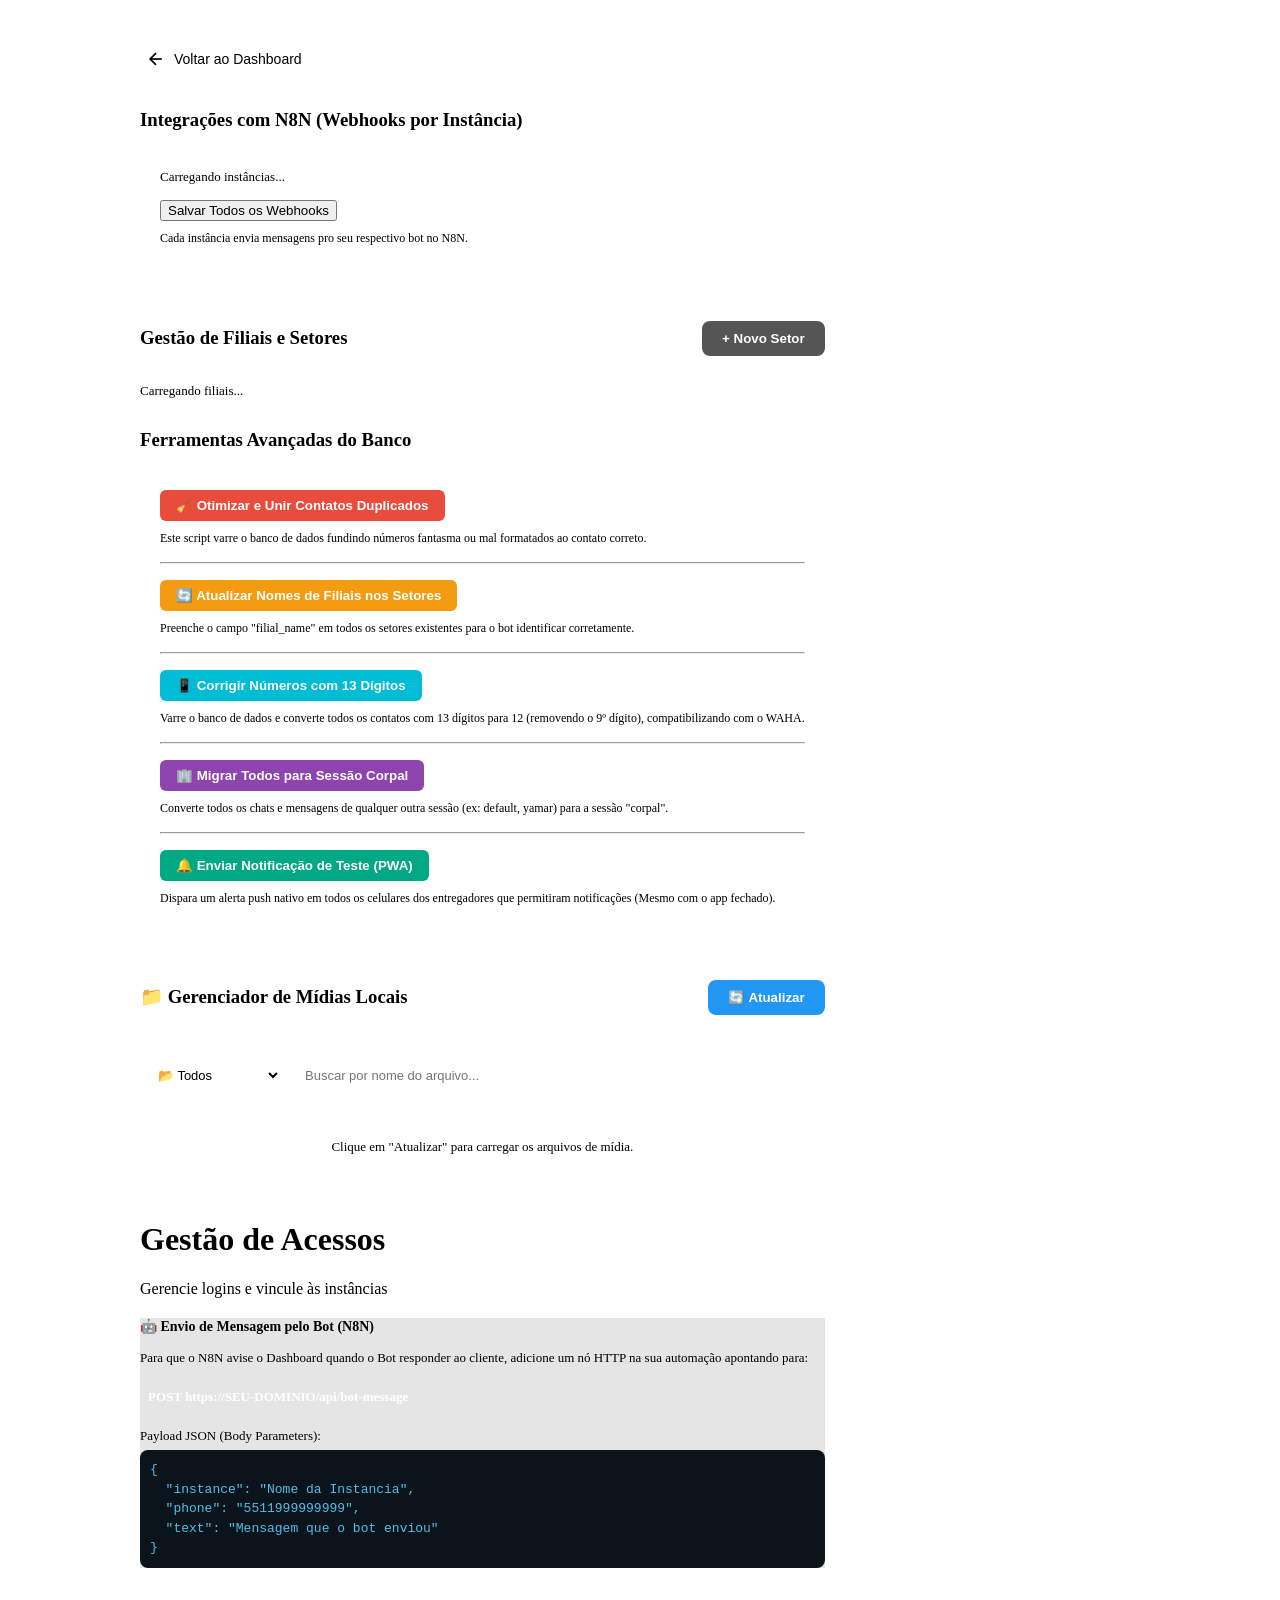
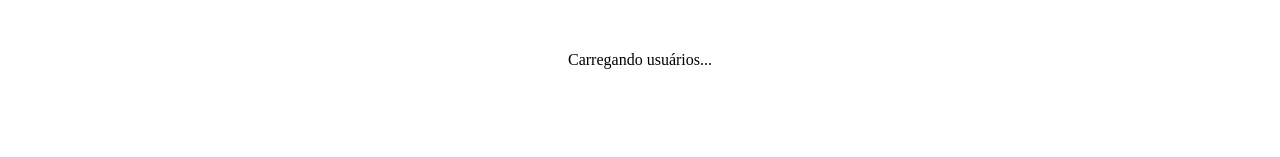
==== commit d22e4b20: "feat: move mapa de rastreamento para o dashboard com atualizacao a cada 5s e icone de caminhao" ====
--- a/admin.html
+++ b/admin.html
@@ -7,8 +7,7 @@
   <title>WP CRM — Admin</title>
   <link rel="preconnect" href="https://fonts.googleapis.com" />
   <link rel="preconnect" href="https://fonts.gstatic.com" crossorigin />
-  <link href="https://fonts.googleapis.com/css2?family=Inter:wght@300;400;500;600;700&display=swap" rel="stylesheet" />
-  <link rel="stylesheet" href="css/dashboard.css" />
+  <link href="https://fonts.googleapis.com/css2?family=Inter:wght@400;500;600;700&display=swap" rel="stylesheet">
   <style>
     body {
       height: auto;
@@ -1346,8 +1345,6 @@
       const video = modal.querySelector('video');
       if (audio) audio.pause();
       if (video) video.pause();
-      modal.style.display = 'none';
-    }
   </script>
 </body>
 
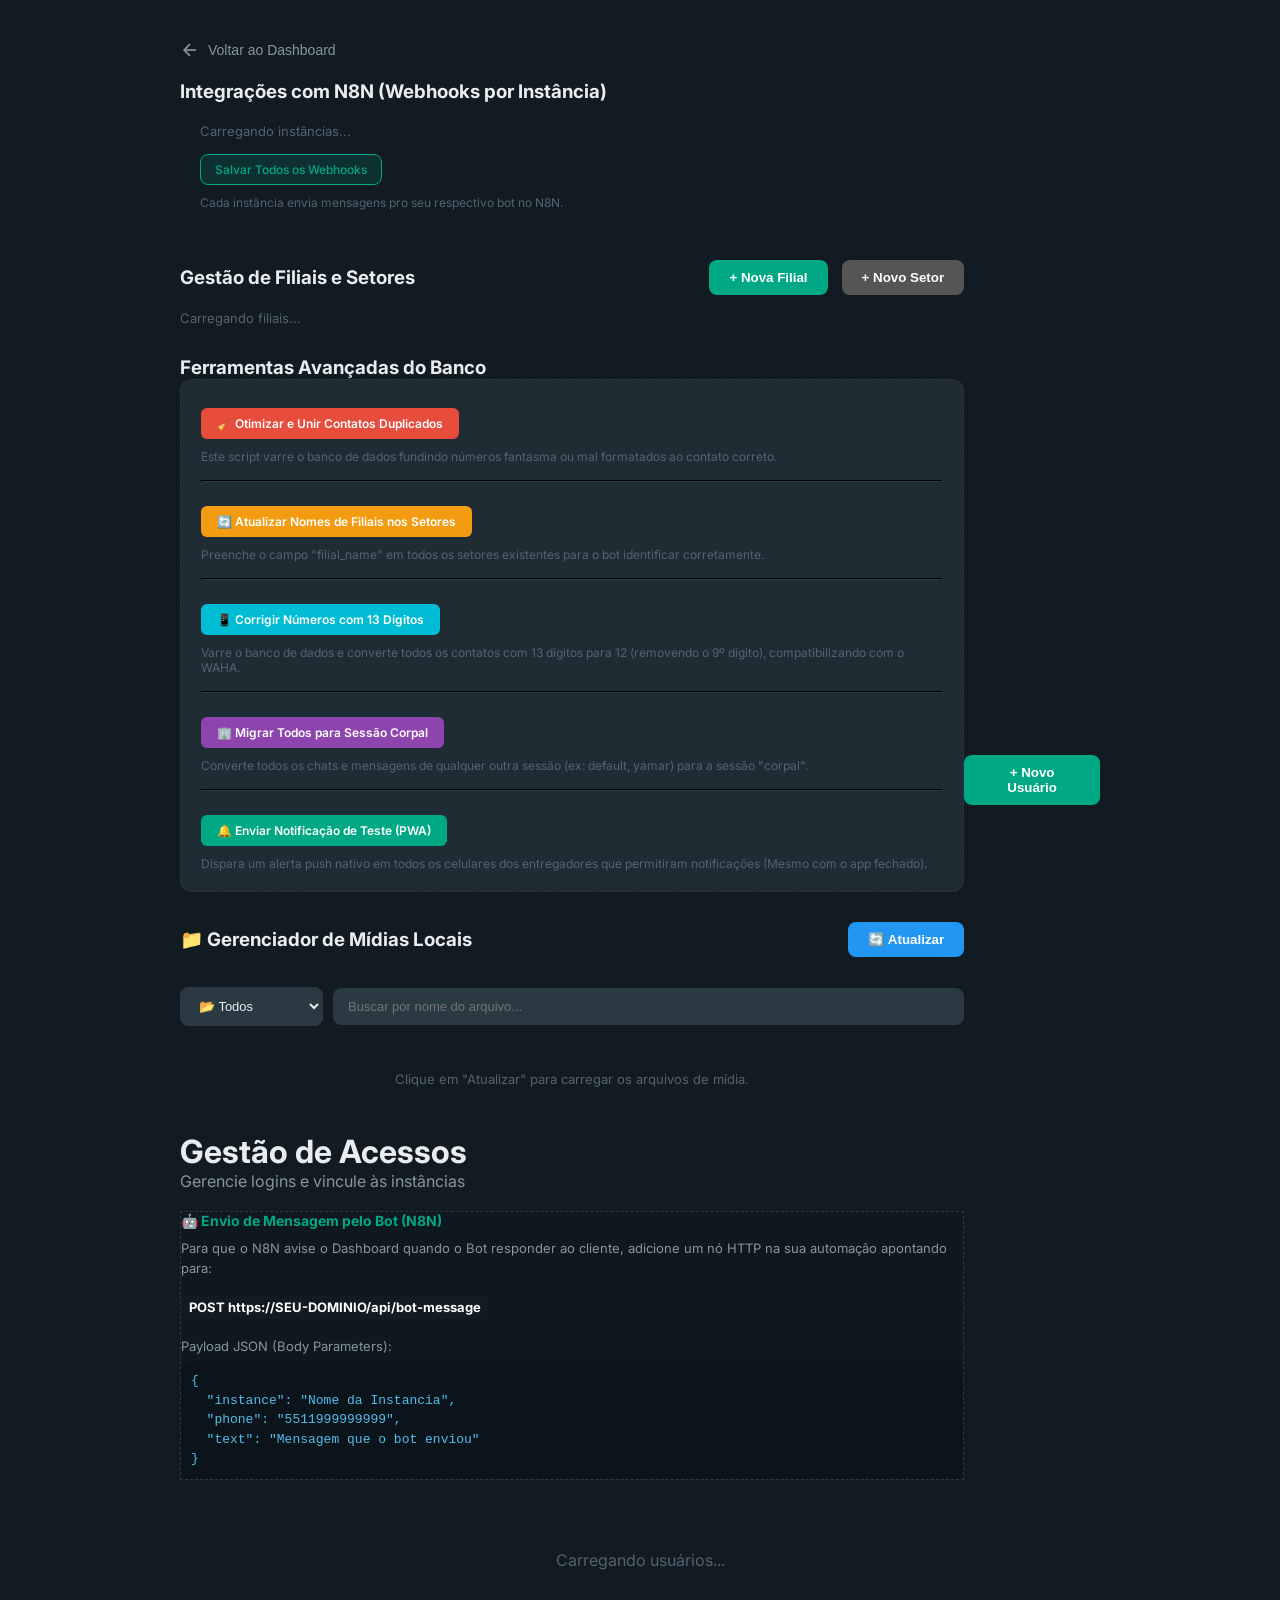
==== commit e03489ae: "fix(frontend): restaura arquivo css quebrado na pagina admin" ====
--- a/admin.html
+++ b/admin.html
@@ -8,6 +8,7 @@
   <link rel="preconnect" href="https://fonts.googleapis.com" />
   <link rel="preconnect" href="https://fonts.gstatic.com" crossorigin />
   <link href="https://fonts.googleapis.com/css2?family=Inter:wght@400;500;600;700&display=swap" rel="stylesheet">
+  <link rel="stylesheet" href="css/dashboard.css" />
   <style>
     body {
       height: auto;
--- a/css/dashboard.css
+++ b/css/dashboard.css
@@ -0,0 +1,1443 @@
+/* ===========================
+   DASHBOARD - WPCRM
+   =========================== */
+
+*, *::before, *::after { box-sizing: border-box; margin: 0; padding: 0; }
+
+:root {
+  --green: #00a884;
+  --green-light: #25d366;
+  --green-dark: #008f6f;
+  --bg-app: #111b21;
+  --bg-panel: #111b21;
+  --bg-chat: #0b141a;
+  --bg-sidebar-left: #202c33;
+  --bg-input: #2a3942;
+  --bg-card: #1f2c34;
+  --bg-msg-in: #202c33;
+  --bg-msg-out: #005c4b;
+  --border: #2a3942;
+  --text-primary: #e9edef;
+  --text-secondary: #8696a0;
+  --text-muted: #536471;
+  --sent-tick: #53bdeb;
+  --tag-green: #00a884;
+  --tag-blue: #53bdeb;
+  --tag-yellow: #ffb02e;
+  --tag-red: #f32735;
+}
+
+body {
+  font-family: 'Inter', sans-serif;
+  background: var(--bg-app);
+  color: var(--text-primary);
+  height: 100vh;
+  overflow: hidden;
+}
+
+/* ======== LAYOUT ======== */
+.app-container {
+  display: grid;
+  grid-template-columns: 72px 360px 1fr 320px;
+  height: 100vh;
+  overflow: hidden;
+}
+
+/* ======== SIDEBAR INSTANCES (col 1) ======== */
+.sidebar-instances {
+  background: #1a2530;
+  display: flex;
+  flex-direction: column;
+  align-items: center;
+  padding: 12px 0;
+  border-right: 1px solid var(--border);
+  gap: 0;
+}
+
+.sidebar-brand {
+  display: flex;
+  flex-direction: column;
+  align-items: center;
+  gap: 4px;
+  margin-bottom: 20px;
+  color: var(--green);
+  font-size: 9px;
+  font-weight: 700;
+  letter-spacing: 1px;
+  text-transform: uppercase;
+}
+
+.brand-icon {
+  width: 38px; height: 38px;
+  background: linear-gradient(135deg, #0d7377, #00a884);
+  border-radius: 10px;
+  display: flex;
+  align-items: center;
+  justify-content: center;
+  box-shadow: 0 4px 16px rgba(0,168,132,0.3);
+}
+
+.brand-icon svg { width: 22px; height: 22px; }
+
+.sidebar-nav {
+  display: flex;
+  flex-direction: column;
+  align-items: center;
+  gap: 4px;
+  flex: 1;
+}
+
+.sidebar-bottom {
+  display: flex;
+  flex-direction: column;
+  align-items: center;
+  gap: 12px;
+  padding-bottom: 4px;
+}
+
+.nav-btn {
+  position: relative;
+  width: 44px; height: 44px;
+  border-radius: 12px;
+  background: transparent;
+  border: none;
+  cursor: pointer;
+  color: var(--text-secondary);
+  display: flex;
+  align-items: center;
+  justify-content: center;
+  transition: background 0.15s, color 0.15s;
+}
+
+.nav-btn svg { width: 20px; height: 20px; }
+
+.nav-btn:hover { background: rgba(255,255,255,0.07); color: var(--text-primary); }
+.nav-btn.active { background: rgba(0,168,132,0.15); color: var(--green); }
+
+.nav-badge {
+  position: absolute;
+  top: 4px; right: 4px;
+  background: var(--green);
+  color: white;
+  font-size: 9px;
+  font-weight: 700;
+  width: 16px; height: 16px;
+  border-radius: 50%;
+  display: flex;
+  align-items: center;
+  justify-content: center;
+}
+
+.user-avatar {
+  width: 34px; height: 34px;
+  background: linear-gradient(135deg, #005c4b, #00a884);
+  border-radius: 50%;
+  display: flex;
+  align-items: center;
+  justify-content: center;
+  font-weight: 700;
+  font-size: 13px;
+  cursor: pointer;
+  transition: transform 0.2s;
+}
+.user-avatar:hover { transform: scale(1.08); }
+
+/* ======== PANEL LIST (col 2) ======== */
+.panel-list {
+  background: var(--bg-panel);
+  border-right: 1px solid var(--border);
+  display: flex;
+  flex-direction: column;
+  overflow: hidden;
+}
+
+.panel-header {
+  display: flex;
+  align-items: center;
+  justify-content: space-between;
+  padding: 14px 16px;
+  min-height: 60px;
+}
+
+.panel-header h2 {
+  font-size: 18px;
+  font-weight: 600;
+}
+
+.panel-actions {
+  display: flex;
+  gap: 4px;
+}
+
+/* Instance Selector */
+.instance-selector {
+  display: flex;
+  gap: 6px;
+  padding: 0 16px 10px;
+  overflow-x: auto;
+  scrollbar-width: none;
+}
+.instance-selector::-webkit-scrollbar { display: none; }
+
+.instance-chip {
+  display: flex;
+  align-items: center;
+  gap: 5px;
+  padding: 5px 12px;
+  border-radius: 50px;
+  background: var(--bg-card);
+  border: 1px solid var(--border);
+  color: var(--text-secondary);
+  font-size: 12px;
+  font-weight: 500;
+  cursor: pointer;
+  white-space: nowrap;
+  transition: all 0.2s;
+}
+
+.instance-chip:hover { border-color: var(--green); color: var(--text-primary); }
+.instance-chip.active { background: rgba(0,168,132,0.15); border-color: var(--green); color: var(--green); }
+
+.chip-dot {
+  width: 7px; height: 7px;
+  border-radius: 50%;
+}
+.chip-dot.connected { background: var(--green); box-shadow: 0 0 6px var(--green); }
+.chip-dot.disconnected { background: var(--text-muted); }
+
+/* Search */
+.search-bar {
+  position: relative;
+  margin: 0 12px 6px;
+}
+
+.search-icon {
+  position: absolute;
+  left: 12px;
+  top: 50%;
+  transform: translateY(-50%);
+  width: 15px; height: 15px;
+  color: var(--text-muted);
+  pointer-events: none;
+}
+
+.search-bar input {
+  width: 100%;
+  padding: 10px 12px 10px 36px;
+  background: var(--bg-input);
+  border: none;
+  border-radius: 10px;
+  color: var(--text-primary);
+  font-family: 'Inter', sans-serif;
+  font-size: 13px;
+  outline: none;
+  transition: background 0.2s;
+}
+.search-bar input:focus { background: #2d3e46; }
+.search-bar input::placeholder { color: var(--text-muted); }
+
+/* Tabs */
+.chat-tabs {
+  display: flex;
+  border-bottom: 1px solid var(--border);
+  margin: 0 8px;
+}
+
+.tab-btn {
+  flex: 1;
+  padding: 9px;
+  background: none;
+  border: none;
+  border-bottom: 2px solid transparent;
+  color: var(--text-secondary);
+  font-family: 'Inter', sans-serif;
+  font-size: 12px;
+  font-weight: 500;
+  cursor: pointer;
+  transition: all 0.2s;
+  margin-bottom: -1px;
+}
+.tab-btn:hover { color: var(--text-primary); }
+.tab-btn.active { color: var(--green); border-bottom-color: var(--green); }
+
+/* Chat List */
+.chat-list {
+  flex: 1;
+  overflow-y: auto;
+  scrollbar-width: thin;
+  scrollbar-color: var(--border) transparent;
+}
+
+.chat-item {
+  display: grid;
+  grid-template-columns: 46px 1fr auto;
+  gap: 10px;
+  align-items: center;
+  padding: 12px 16px;
+  cursor: pointer;
+  transition: background 0.15s;
+  position: relative;
+}
+
+.chat-item:hover { background: rgba(255,255,255,0.04); }
+.chat-item.active { background: rgba(0,168,132,0.1); }
+.chat-item + .chat-item { border-top: 1px solid rgba(255,255,255,0.035); }
+
+.chat-item-avatar {
+  width: 46px; height: 46px;
+  border-radius: 50%;
+  background: linear-gradient(135deg, #0d7377, #00a884);
+  display: flex;
+  align-items: center;
+  justify-content: center;
+  font-weight: 700;
+  font-size: 16px;
+  color: white;
+  flex-shrink: 0;
+}
+
+.chat-item-body { overflow: hidden; }
+
+.chat-item-top {
+  display: flex;
+  justify-content: space-between;
+  align-items: center;
+  margin-bottom: 3px;
+}
+
+.chat-item-name {
+  font-size: 14px;
+  font-weight: 500;
+  color: var(--text-primary);
+  white-space: nowrap;
+  overflow: hidden;
+  text-overflow: ellipsis;
+}
+
+.chat-item-time {
+  font-size: 11px;
+  color: var(--text-muted);
+  flex-shrink: 0;
+  margin-left: 8px;
+}
+.chat-item-time.unread { color: var(--green); }
+
+.chat-item-preview {
+  font-size: 13px;
+  color: var(--text-secondary);
+  white-space: nowrap;
+  overflow: hidden;
+  text-overflow: ellipsis;
+}
+
+.chat-item-meta {
+  display: flex;
+  flex-direction: column;
+  align-items: flex-end;
+  gap: 4px;
+}
+
+.unread-badge {
+  background: var(--green);
+  color: white;
+  font-size: 10px;
+  font-weight: 700;
+  width: 18px; height: 18px;
+  border-radius: 50%;
+  display: flex;
+  align-items: center;
+  justify-content: center;
+}
+
+/* ======== CHAT AREA (col 3) ======== */
+.chat-area {
+  background: var(--bg-chat);
+  display: flex;
+  flex-direction: column;
+  position: relative;
+  overflow: hidden;
+}
+
+/* Chat empty state */
+.chat-empty {
+  flex: 1;
+  display: flex;
+  flex-direction: column;
+  align-items: center;
+  justify-content: center;
+  gap: 16px;
+  color: var(--text-secondary);
+}
+
+.empty-icon svg { width: 100px; height: 100px; }
+
+.chat-empty h3 {
+  font-size: 20px;
+  color: var(--text-primary);
+  font-weight: 500;
+}
+
+.chat-empty p {
+  text-align: center;
+  font-size: 14px;
+  line-height: 1.6;
+}
+
+/* Chat Interface */
+.chat-interface {
+  display: flex;
+  flex-direction: column;
+  height: 100%;
+  position: relative;
+}
+
+.chat-header {
+  display: flex;
+  align-items: center;
+  justify-content: space-between;
+  padding: 10px 16px;
+  background: var(--bg-sidebar-left);
+  border-bottom: 1px solid var(--border);
+  min-height: 60px;
+}
+
+.chat-header-info {
+  display: flex;
+  align-items: center;
+  gap: 10px;
+  cursor: pointer;
+}
+
+.chat-avatar {
+  width: 40px; height: 40px;
+  border-radius: 50%;
+  background: linear-gradient(135deg, #0d7377, #00a884);
+  display: flex;
+  align-items: center;
+  justify-content: center;
+  font-weight: 700;
+  font-size: 16px;
+  color: white;
+}
+
+.chat-header-text h3 {
+  font-size: 15px;
+  font-weight: 600;
+}
+
+.chat-status {
+  font-size: 12px;
+  color: var(--text-secondary);
+}
+
+.chat-header-actions { display: flex; gap: 4px; }
+
+/* Messages */
+.messages-area {
+  flex: 1;
+  overflow-y: auto;
+  padding: 24px 8%;
+  display: flex;
+  flex-direction: column;
+  gap: 4px;
+  scrollbar-width: thin;
+  scrollbar-color: var(--border) transparent;
+  background: var(--bg-chat);
+  background-image: url("data:image/svg+xml,%3Csvg width='60' height='60' viewBox='0 0 60 60' xmlns='http://www.w3.org/2000/svg'%3E%3Cg fill='none' fill-rule='evenodd'%3E%3Cg fill='%23ffffff' fill-opacity='0.015'%3E%3Cpath d='M36 34v-4h-2v4h-4v2h4v4h2v-4h4v-2h-4zm0-30V0h-2v4h-4v2h4v4h2V6h4V4h-4zM6 34v-4H4v4H0v2h4v4h2v-4h4v-2H6zM6 4V0H4v4H0v2h4v4h2V6h4V4H6z'/%3E%3C/g%3E%3C/g%3E%3C/svg%3E");
+}
+
+.date-divider {
+  display: flex;
+  align-items: center;
+  justify-content: center;
+  margin: 16px 0 8px;
+}
+
+.date-divider span {
+  background: rgba(17, 27, 33, 0.85);
+  color: var(--text-secondary);
+  font-size: 11.5px;
+  padding: 4px 10px;
+  border-radius: 6px;
+  border: 1px solid var(--border);
+}
+
+.message {
+  display: flex;
+  max-width: 65%;
+  animation: msgIn 0.2s ease-out;
+}
+
+@keyframes msgIn {
+  from { opacity: 0; transform: translateY(8px); }
+  to   { opacity: 1; transform: translateY(0); }
+}
+
+.message.incoming { align-self: flex-start; }
+.message.outgoing { align-self: flex-end; flex-direction: row-reverse; }
+
+.msg-bubble {
+  padding: 8px 12px;
+  border-radius: 8px;
+  font-size: 13.5px;
+  line-height: 1.5;
+  position: relative;
+  max-width: 100%;
+}
+
+.message.incoming .msg-bubble {
+  background: var(--bg-msg-in);
+  border-top-left-radius: 2px;
+}
+
+.message.outgoing .msg-bubble {
+  background: var(--bg-msg-out);
+  border-top-right-radius: 2px;
+}
+
+.message.bot-message .msg-bubble {
+  background: #145952;
+  border-top-right-radius: 2px;
+}
+
+.bot-label {
+  font-size: 10.5px;
+  color: #7ddec7;
+  margin-bottom: 3px;
+  font-weight: 600;
+  display: flex;
+  align-items: center;
+  gap: 4px;
+}
+
+.msg-meta {
+  display: flex;
+  align-items: center;
+  gap: 4px;
+  justify-content: flex-end;
+  margin-top: 4px;
+}
+
+.msg-time {
+  font-size: 10.5px;
+  color: rgba(255,255,255,0.45);
+}
+
+.msg-ticks { font-size: 13px; color: var(--sent-tick); }
+
+/* Input Bar */
+.input-bar {
+  display: flex;
+  align-items: flex-end;
+  gap: 8px;
+  padding: 10px 16px;
+  background: var(--bg-sidebar-left);
+  border-top: 1px solid var(--border);
+  position: relative;
+}
+
+.message-input-wrap {
+  flex: 1;
+  background: var(--bg-input);
+  border-radius: 12px;
+  padding: 10px 14px;
+}
+
+.message-input-wrap textarea {
+  width: 100%;
+  background: none;
+  border: none;
+  outline: none;
+  color: var(--text-primary);
+  font-family: 'Inter', sans-serif;
+  font-size: 14px;
+  resize: none;
+  line-height: 1.5;
+  max-height: 120px;
+  overflow-y: auto;
+  scrollbar-width: none;
+}
+.message-input-wrap textarea::placeholder { color: var(--text-muted); }
+
+.send-btn {
+  width: 44px; height: 44px;
+  background: var(--green);
+  border: none;
+  border-radius: 50%;
+  cursor: pointer;
+  color: white;
+  display: flex;
+  align-items: center;
+  justify-content: center;
+  transition: background 0.2s, transform 0.15s;
+  flex-shrink: 0;
+}
+
+.send-btn svg { width: 18px; height: 18px; }
+.send-btn:hover { background: var(--green-light); transform: scale(1.05); }
+
+/* Emoji Panel */
+.emoji-panel {
+  position: absolute;
+  bottom: 72px;
+  left: 16px;
+  background: var(--bg-card);
+  border: 1px solid var(--border);
+  border-radius: 14px;
+  padding: 12px;
+  box-shadow: 0 8px 32px rgba(0,0,0,0.5);
+  z-index: 10;
+  animation: slideUp 0.2s ease;
+}
+
+@keyframes slideUp {
+  from { opacity: 0; transform: translateY(10px); }
+  to   { opacity: 1; transform: translateY(0); }
+}
+
+.emoji-grid {
+  display: grid;
+  grid-template-columns: repeat(8, 1fr);
+  gap: 4px;
+}
+
+.emoji-btn-item {
+  font-size: 22px;
+  border: none;
+  background: none;
+  cursor: pointer;
+  padding: 4px;
+  border-radius: 6px;
+  transition: background 0.15s;
+  line-height: 1;
+}
+.emoji-btn-item:hover { background: rgba(255,255,255,0.08); }
+
+/* ======== SIDEBAR DETAILS (col 4) ======== */
+.sidebar-details {
+  background: var(--bg-panel);
+  border-left: 1px solid var(--border);
+  display: flex;
+  flex-direction: column;
+  overflow-y: auto;
+  scrollbar-width: thin;
+  scrollbar-color: var(--border) transparent;
+}
+
+.details-header {
+  display: flex;
+  align-items: center;
+  justify-content: space-between;
+  padding: 14px 16px;
+  border-bottom: 1px solid var(--border);
+  min-height: 60px;
+}
+
+.details-header h3 { font-size: 15px; font-weight: 600; }
+
+.contact-profile {
+  display: flex;
+  flex-direction: column;
+  align-items: center;
+  padding: 24px 16px;
+  gap: 6px;
+  border-bottom: 1px solid var(--border);
+}
+
+.contact-big-avatar {
+  width: 72px; height: 72px;
+  border-radius: 50%;
+  background: linear-gradient(135deg, #0d7377, #00a884);
+  display: flex;
+  align-items: center;
+  justify-content: center;
+  font-weight: 700;
+  font-size: 28px;
+  color: white;
+  box-shadow: 0 4px 20px rgba(0,168,132,0.3);
+}
+
+.contact-profile h3 { font-size: 16px; font-weight: 600; margin-top: 8px; }
+.contact-profile p { font-size: 13px; color: var(--text-secondary); }
+
+.details-section {
+  padding: 16px;
+  border-bottom: 1px solid var(--border);
+}
+
+.details-section h4 {
+  font-size: 11px;
+  text-transform: uppercase;
+  letter-spacing: 0.8px;
+  color: var(--text-muted);
+  margin-bottom: 10px;
+  font-weight: 600;
+}
+
+.detail-item {
+  display: flex;
+  align-items: center;
+  gap: 8px;
+  font-size: 13px;
+  color: var(--text-secondary);
+}
+
+.tags-area {
+  display: flex;
+  flex-wrap: wrap;
+  gap: 6px;
+}
+
+.tag {
+  padding: 4px 10px;
+  border-radius: 50px;
+  font-size: 11px;
+  font-weight: 500;
+  cursor: default;
+}
+
+.tag-green { background: rgba(0,168,132,0.15); color: var(--green); border: 1px solid rgba(0,168,132,0.3); }
+.tag-blue  { background: rgba(83,189,235,0.15); color: #53bdeb; border: 1px solid rgba(83,189,235,0.3); }
+.tag-purple { background: rgba(156,39,176,0.15); color: #c480df; border: 1px solid rgba(156,39,176,0.3); }
+.tag-orange { background: rgba(255,152,0,0.15); color: #ffb74d; border: 1px solid rgba(255,152,0,0.3); }
+
+.chat-list-tag {
+  font-size: 10px;
+  padding: 2px 6px;
+  border-radius: 4px;
+  font-weight: 600;
+  display: inline-block;
+  line-height: normal;
+}
+
+.tag-add   { background: transparent; color: var(--text-muted); border: 1px dashed var(--border); cursor: pointer; transition: all 0.2s; }
+.tag-add:hover { border-color: var(--green); color: var(--green); }
+
+.notes-input {
+  width: 100%;
+  background: var(--bg-input);
+  border: 1px solid var(--border);
+  border-radius: 10px;
+  color: var(--text-primary);
+  font-family: 'Inter', sans-serif;
+  font-size: 13px;
+  padding: 10px 12px;
+  resize: vertical;
+  min-height: 80px;
+  outline: none;
+  transition: border-color 0.2s;
+}
+.notes-input:focus { border-color: var(--green); }
+.notes-input::placeholder { color: var(--text-muted); }
+
+.btn-save-notes {
+  margin-top: 8px;
+  padding: 7px 14px;
+  background: rgba(0,168,132,0.15);
+  border: 1px solid var(--green);
+  border-radius: 8px;
+  color: var(--green);
+  font-family: 'Inter', sans-serif;
+  font-size: 12px;
+  font-weight: 500;
+  cursor: pointer;
+  transition: all 0.2s;
+}
+.btn-save-notes:hover { background: rgba(0,168,132,0.25); }
+
+.info-rows { display: flex; flex-direction: column; gap: 10px; }
+
+.info-row {
+  display: flex;
+  justify-content: space-between;
+  align-items: center;
+  font-size: 13px;
+}
+.info-row span { color: var(--text-secondary); }
+.info-row strong { color: var(--text-primary); font-weight: 500; }
+
+/* ======== ICON BTN ======== */
+.icon-btn {
+  width: 36px; height: 36px;
+  border-radius: 50%;
+  background: transparent;
+  border: none;
+  cursor: pointer;
+  color: var(--text-secondary);
+  display: flex;
+  align-items: center;
+  justify-content: center;
+  transition: background 0.15s, color 0.15s;
+  flex-shrink: 0;
+}
+.icon-btn svg { width: 18px; height: 18px; }
+.icon-btn:hover { background: rgba(255,255,255,0.07); color: var(--text-primary); }
+
+/* ======== MODAL ======== */
+.modal-overlay {
+  position: fixed;
+  inset: 0;
+  background: rgba(0,0,0,0.6);
+  display: flex;
+  align-items: center;
+  justify-content: center;
+  z-index: 100;
+  backdrop-filter: blur(4px);
+  animation: fadeIn 0.2s;
+}
+
+@keyframes fadeIn { from { opacity: 0; } to { opacity: 1; } }
+
+.modal-box {
+  background: var(--bg-card);
+  border: 1px solid var(--border);
+  border-radius: 18px;
+  width: 480px;
+  max-width: 90vw;
+  overflow: hidden;
+  animation: slideUp 0.25s cubic-bezier(0.16, 1, 0.3, 1);
+}
+
+.modal-header {
+  display: flex;
+  align-items: center;
+  justify-content: space-between;
+  padding: 16px 20px;
+  border-bottom: 1px solid var(--border);
+}
+
+.modal-header h3 { font-size: 16px; font-weight: 600; }
+
+.instances-list {
+  padding: 12px;
+  display: flex;
+  flex-direction: column;
+  gap: 8px;
+  max-height: 55vh;
+  overflow-y: auto;
+}
+
+.instance-row {
+  display: flex;
+  align-items: center;
+  justify-content: space-between;
+  padding: 12px 16px;
+  background: var(--bg-input);
+  border-radius: 12px;
+  border: 1px solid var(--border);
+}
+
+.instance-row-info { display: flex; align-items: center; gap: 10px; }
+.instance-row-info h4 { font-size: 14px; font-weight: 500; }
+.instance-row-info p { font-size: 11px; color: var(--text-muted); }
+
+.instance-row-actions { display: flex; gap: 6px; }
+
+.btn-connect {
+  padding: 5px 12px;
+  border-radius: 6px;
+  font-family: 'Inter', sans-serif;
+  font-size: 12px;
+  font-weight: 500;
+  cursor: pointer;
+  border: none;
+  transition: all 0.2s;
+}
+.btn-connect.connected { background: rgba(0,168,132,0.15); color: var(--green); }
+.btn-connect.disconnected { background: rgba(83,189,235,0.15); color: #53bdeb; }
+
+.btn-add-instance {
+  display: flex;
+  align-items: center;
+  justify-content: center;
+  gap: 8px;
+  width: 100%;
+  padding: 14px;
+  background: rgba(0,168,132,0.08);
+  border: 1px dashed rgba(0,168,132,0.4);
+  border-top: none;
+  color: var(--green);
+  font-family: 'Inter', sans-serif;
+  font-size: 13px;
+  font-weight: 500;
+  cursor: pointer;
+  transition: background 0.2s;
+}
+.btn-add-instance svg { width: 16px; height: 16px; }
+.btn-add-instance:hover { background: rgba(0,168,132,0.15); }
+
+/* ======== SCROLLBAR ======== */
+::-webkit-scrollbar { width: 4px; }
+::-webkit-scrollbar-track { background: transparent; }
+::-webkit-scrollbar-thumb { background: var(--border); border-radius: 4px; }
+
+/* ======== RECORDING BAR ======== */
+.recording-bar {
+  display: flex;
+  align-items: center;
+  gap: 12px;
+  padding: 10px 16px;
+  background: var(--bg-sidebar-left);
+  border-top: 1px solid var(--border);
+}
+
+.rec-cancel { color: #f32735; }
+.rec-cancel:hover { background: rgba(243,39,53,0.15); }
+
+.rec-indicator {
+  display: flex;
+  align-items: center;
+  gap: 8px;
+}
+
+.rec-dot {
+  width: 10px; height: 10px;
+  border-radius: 50%;
+  background: #f32735;
+  animation: recPulse 1s ease-in-out infinite;
+}
+
+@keyframes recPulse {
+  0%, 100% { opacity: 1; transform: scale(1); }
+  50%      { opacity: 0.4; transform: scale(0.8); }
+}
+
+.rec-timer {
+  font-size: 14px;
+  font-weight: 600;
+  color: #f32735;
+  font-variant-numeric: tabular-nums;
+  min-width: 36px;
+}
+
+.rec-waveform {
+  flex: 1;
+  display: flex;
+  align-items: center;
+  gap: 2px;
+  height: 32px;
+  overflow: hidden;
+}
+
+.rec-waveform .rec-bar {
+  width: 3px;
+  border-radius: 3px;
+  background: var(--green);
+  transition: height 0.1s ease;
+  flex-shrink: 0;
+}
+
+
+/* ======== AUDIO PLAYER WHATSAPP STYLE ======== */
+.wa-audio-player {
+  display: flex;
+  align-items: center;
+  gap: 8px;
+  min-width: 200px;
+  max-width: 320px;
+  padding: 6px 8px;
+}
+
+.wa-audio-avatar {
+  width: 42px;
+  height: 42px;
+  border-radius: 50%;
+  background: linear-gradient(135deg, #0d7377, #00a884);
+  display: flex;
+  align-items: center;
+  justify-content: center;
+  font-size: 18px;
+  flex-shrink: 0;
+  overflow: hidden;
+}
+
+.wa-audio-avatar img {
+  width: 100%;
+  height: 100%;
+  object-fit: cover;
+  border-radius: 50%;
+}
+
+.wa-play-btn {
+  width: 42px;
+  height: 42px;
+  border-radius: 50%;
+  background: rgba(255,255,255,0.15);
+  border: none;
+  cursor: pointer;
+  display: flex;
+  align-items: center;
+  justify-content: center;
+  color: white;
+  flex-shrink: 0;
+  transition: background 0.2s, transform 0.15s;
+}
+.wa-play-btn:hover { background: rgba(255,255,255,0.25); transform: scale(1.08); }
+.wa-play-btn svg { width: 18px; height: 18px; }
+
+.wa-audio-body {
+  flex: 1;
+  display: flex;
+  flex-direction: column;
+  gap: 4px;
+  overflow: hidden;
+}
+
+.wa-waveform {
+  display: flex;
+  align-items: center;
+  gap: 2px;
+  height: 28px;
+  cursor: pointer;
+}
+
+.wa-bar {
+  width: 3px;
+  border-radius: 3px;
+  background: rgba(255,255,255,0.3);
+  transition: background 0.15s;
+  flex-shrink: 0;
+}
+
+.wa-bar.played {
+  background: var(--green);
+}
+
+.wa-audio-footer {
+  display: flex;
+  align-items: center;
+  justify-content: space-between;
+}
+
+.wa-duration {
+  font-size: 11px;
+  color: rgba(255,255,255,0.55);
+  font-weight: 500;
+  font-variant-numeric: tabular-nums;
+}
+
+.wa-mic-icon {
+  color: rgba(255,255,255,0.4);
+  display: flex;
+  align-items: center;
+}
+
+/* Animation while playing */
+.wa-audio-player.playing .wa-bar {
+  animation: waveAnim 0.8s ease-in-out infinite alternate;
+}
+.wa-audio-player.playing .wa-bar:nth-child(2n) { animation-delay: 0.1s; }
+.wa-audio-player.playing .wa-bar:nth-child(3n) { animation-delay: 0.2s; }
+.wa-audio-player.playing .wa-bar:nth-child(4n) { animation-delay: 0.3s; }
+
+@keyframes waveAnim {
+  from { opacity: 0.4; }
+  to   { opacity: 1; }
+}
+
+/* ======== Mensagens de Mídia ======== */
+.msg-image {
+  max-width: 280px;
+  max-height: 200px;
+  object-fit: cover;
+  border-radius: 12px;
+  cursor: pointer;
+  transition: transform 0.2s ease;
+  display: block;
+}
+
+.msg-image:hover {
+  transform: scale(1.02);
+}
+
+.msg-video {
+  max-width: 280px;
+  border-radius: 12px;
+  background: #000;
+}
+
+.msg-caption {
+  margin-top: 6px;
+  font-size: 13px;
+  line-height: 1.4;
+  color: inherit;
+}
+
+.msg-doc {
+  display: flex;
+  align-items: center;
+  gap: 10px;
+  padding: 12px 16px;
+  background: rgba(0,0,0,0.15);
+  border-radius: 12px;
+  text-decoration: none;
+  color: var(--text-primary);
+  min-width: 200px;
+  transition: background 0.2s;
+}
+
+.msg-doc:hover {
+  background: rgba(0,0,0,0.25);
+}
+
+.msg-doc svg {
+  color: var(--green);
+}
+
+/* ======== RESPONSIVE MOBILE ======== */
+@media (max-width: 768px) {
+  .app-container {
+    display: flex;
+    flex-direction: column;
+    height: 100vh;
+  }
+  
+  /* Barra inferior de navegação (Bottom Bar) */
+  .sidebar-instances {
+    display: flex; /* Sempre visível no mobile, como barra inferior */
+    flex-direction: row;
+    position: fixed;
+    bottom: 0;
+    left: 0;
+    width: 100%;
+    height: 60px;
+    background: #1a2530;
+    border-top: 1px solid var(--border);
+    border-right: none;
+    border-bottom: none;
+    justify-content: space-around;
+    align-items: center;
+    padding: 0;
+    z-index: 100;
+  }
+
+  .sidebar-brand { display: none; }
+  
+  .sidebar-nav { 
+    flex-direction: row; 
+    justify-content: space-around; 
+    width: 100%; 
+    height: 100%;
+    align-items: center;
+  }
+  
+  .sidebar-bottom { 
+    flex-direction: row; 
+    padding: 0 10px; 
+    display: none; /* Oculta a foto/logout na barra inferior para economizar espaço, ou podemos ajustar */
+  }
+
+  /* Painel de lista ocupa a tela toda (menos os 60px da base) se o chat nao estiver aberto */
+  .panel-list {
+    width: 100%;
+    flex: 1;
+    display: flex;
+    margin-bottom: 60px; /* Espaço da bottom bar */
+  }
+
+  /* Area de chat escondida por padrao ate clicar em um contato */
+  .chat-area {
+    display: none;
+    width: 100%;
+    flex: 1;
+  }
+
+  /* Sidebar detalhes ocupa a area toda quando ativado, senão esconde */
+  .sidebar-details {
+    position: absolute;
+    top: 0; left: 0; right: 0; bottom: 0;
+    z-index: 50;
+    transform: translateX(100%);
+    transition: transform 0.3s;
+    background: var(--bg-panel);
+    width: 100%;
+  }
+
+  .sidebar-details.open {
+    transform: translateX(0);
+  }
+
+  /* Quando o chat esta ativo (mobile) */
+  .app-container.chat-active .panel-list {
+    display: none;
+  }
+  .app-container.chat-active .chat-area {
+    display: flex;
+  }
+  .app-container.chat-active .sidebar-instances {
+    display: none !important;
+  }
+
+  /* Botao de voltar no mobile */
+  .mobile-back-btn {
+    display: flex;
+    align-items: center;
+    justify-content: center;
+    width: 40px; height: 40px;
+    background: none;
+    border: none;
+    color: var(--text-primary);
+    cursor: pointer;
+    margin-right: 8px;
+  }
+  .mobile-back-btn svg { width: 20px; height: 20px; }
+
+  .chat-header-info {
+    max-width: 70%;
+  }
+
+  /* Modais */
+  .modal-box { width: 95%; }
+}
+
+/* Ocultar boao de voltar no desktop */
+@media (min-width: 769px) {
+  .mobile-back-btn {
+    display: none;
+  }
+}
+
+/* ======== IMAGE LIGHTBOX ======== */
+.lightbox-overlay {
+  position: fixed;
+  top: 0; left: 0; right: 0; bottom: 0;
+  background: rgba(0, 0, 0, 0.9);
+  z-index: 9999;
+  display: flex;
+  align-items: center;
+  justify-content: center;
+}
+.lightbox-content {
+  max-width: 90%;
+  max-height: 90%;
+  border-radius: 8px;
+  box-shadow: 0 4px 20px rgba(0,0,0,0.5);
+  object-fit: contain;
+}
+.lightbox-close {
+  position: absolute;
+  top: 20px;
+  right: 30px;
+  color: white;
+  font-size: 40px;
+  font-weight: bold;
+  cursor: pointer;
+  z-index: 10000;
+}
+
+/* ======== ATTENDANCE BAR ======== */
+.attendance-bar {
+  display: flex;
+  align-items: center;
+  justify-content: space-between;
+  padding: 8px 16px;
+  background: linear-gradient(135deg, rgba(0,168,132,0.08), rgba(0,92,75,0.12));
+  border-bottom: 1px solid rgba(0,168,132,0.2);
+  min-height: 48px;
+  animation: slideDown 0.25s ease;
+}
+
+@keyframes slideDown {
+  from { opacity: 0; transform: translateY(-8px); }
+  to   { opacity: 1; transform: translateY(0); }
+}
+
+.attendance-info {
+  display: flex;
+  align-items: center;
+  gap: 8px;
+  font-size: 13px;
+  color: var(--text-secondary);
+}
+
+.attendance-info .att-status-dot {
+  width: 8px; height: 8px;
+  border-radius: 50%;
+  flex-shrink: 0;
+}
+.attendance-info .att-status-dot.active { background: var(--green); box-shadow: 0 0 8px var(--green); }
+.attendance-info .att-status-dot.free { background: var(--text-muted); }
+
+.attendance-info .att-label { color: var(--text-primary); font-weight: 500; }
+
+.attendance-actions {
+  display: flex;
+  gap: 8px;
+}
+
+.btn-atender, .btn-finalizar, .btn-destravar {
+  padding: 6px 16px;
+  border: none;
+  border-radius: 8px;
+  font-family: 'Inter', sans-serif;
+  font-size: 12px;
+  font-weight: 600;
+  cursor: pointer;
+  transition: all 0.2s;
+  display: flex;
+  align-items: center;
+  gap: 6px;
+}
+
+.btn-atender {
+  background: var(--green);
+  color: white;
+  box-shadow: 0 2px 8px rgba(0,168,132,0.3);
+}
+.btn-atender:hover {
+  background: var(--green-light);
+  transform: translateY(-1px);
+  box-shadow: 0 4px 12px rgba(0,168,132,0.4);
+}
+
+.btn-finalizar {
+  background: rgba(243,39,53,0.12);
+  color: #f32735;
+  border: 1px solid rgba(243,39,53,0.3);
+}
+.btn-finalizar:hover {
+  background: rgba(243,39,53,0.2);
+  transform: translateY(-1px);
+}
+
+.btn-destravar {
+  background: rgba(255,152,0,0.12);
+  color: #ff9800;
+  border: 1px solid rgba(255,152,0,0.3);
+}
+.btn-destravar:hover {
+  background: rgba(255,152,0,0.2);
+  transform: translateY(-1px);
+}
+
+/* ======== INPUT LOCKED BAR ======== */
+.input-locked-bar {
+  display: flex;
+  align-items: center;
+  justify-content: center;
+  gap: 10px;
+  padding: 14px 16px;
+  background: var(--bg-sidebar-left);
+  border-top: 1px solid var(--border);
+  color: var(--text-muted);
+  font-size: 13px;
+  font-weight: 500;
+}
+
+.input-locked-bar svg {
+  color: var(--text-muted);
+  flex-shrink: 0;
+}
+  
+/* Quick Replies */  
+.quick-replies-bar { display: flex; gap: 8px; padding: 10px 16px; overflow-x: auto; background: var(--panel-bg); border-top: 1px solid var(--border); }  
+.quick-reply-chip { padding: 6px 12px; background: rgba(0, 168, 132, 0.1); border: 1px solid rgba(0, 168, 132, 0.3); border-radius: 16px; color: var(--primary); font-size: 13px; cursor: pointer; white-space: nowrap; transition: all 0.2s; display: flex; align-items: center; gap: 6px; }  
+.quick-reply-chip:hover { background: rgba(0, 168, 132, 0.2); }  
+.quick-reply-chip .del-btn { color: #f87171; background: transparent; border: none; cursor: pointer; display: flex; align-items: center; justify-content: center; padding: 0; margin-left: 4px; font-size: 14px; opacity: 0.7; }  
+.quick-reply-chip .del-btn:hover { opacity: 1; }  
+.quick-reply-chip.add-btn { background: transparent; border: 1px dashed var(--text-muted); color: var(--text-muted); }  
+.quick-reply-chip.add-btn:hover { background: rgba(255,255,255,0.05); color: #fff; border-color: #fff; } 
+
+/* ======== PANEL ENTREGAS ======== */
+.panel-entregas {
+  grid-column: 2 / -1;
+  flex: 1;
+  display: flex;
+  flex-direction: column;
+  background: var(--bg-panel);
+  height: 100%;
+}
+
+.btn-nova-entrega {
+  padding: 8px 16px;
+  background: var(--green);
+  color: white;
+  border: none;
+  border-radius: 8px;
+  font-family: 'Inter', sans-serif;
+  font-size: 13px;
+  font-weight: 600;
+  cursor: pointer;
+  transition: all 0.2s;
+}
+
+.btn-nova-entrega:hover {
+  background: var(--green-light);
+  transform: translateY(-1px);
+}
+
+.tabela-entregas-container {
+  padding: 24px;
+  flex: 1;
+  overflow-y: auto;
+  scrollbar-width: thin;
+  scrollbar-color: var(--border) transparent;
+}
+
+/* WPCRM Table Style */
+.wpcrm-table {
+  width: 100%;
+  border-collapse: separate;
+  border-spacing: 0;
+  text-align: left;
+  color: var(--text-primary);
+  font-size: 13.5px;
+}
+
+.wpcrm-table thead th {
+  padding: 14px 16px;
+  background: rgba(0, 0, 0, 0.15);
+  color: var(--text-muted);
+  font-weight: 600;
+  font-size: 12px;
+  text-transform: uppercase;
+  letter-spacing: 0.5px;
+  border-bottom: 2px solid var(--border);
+}
+
+.wpcrm-table tbody tr {
+  transition: background 0.15s;
+}
+
+.wpcrm-table tbody tr:hover {
+  background: rgba(255, 255, 255, 0.03);
+}
+
+.wpcrm-table tbody td {
+  padding: 16px;
+  border-bottom: 1px solid var(--border);
+  vertical-align: middle;
+}
+
+/* Dynamic status select inside table */
+.wpcrm-table select {
+  background: var(--bg-input);
+  border: 1px solid var(--border);
+  color: var(--text-primary);
+  padding: 6px 10px;
+  border-radius: 6px;
+  outline: none;
+  font-family: 'Inter', sans-serif;
+  font-size: 12.5px;
+  cursor: pointer;
+  transition: border-color 0.2s;
+}
+
+.wpcrm-table select:focus {
+  border-color: var(--green);
+}
+
+.wpcrm-table button {
+  background: rgba(243, 39, 53, 0.1);
+  color: #f32735;
+  border: 1px solid rgba(243, 39, 53, 0.2);
+  padding: 6px 12px;
+  border-radius: 6px;
+  font-size: 12px;
+  cursor: pointer;
+  transition: all 0.2s;
+}
+
+.wpcrm-table button:hover {
+  background: rgba(243, 39, 53, 0.2);
+}
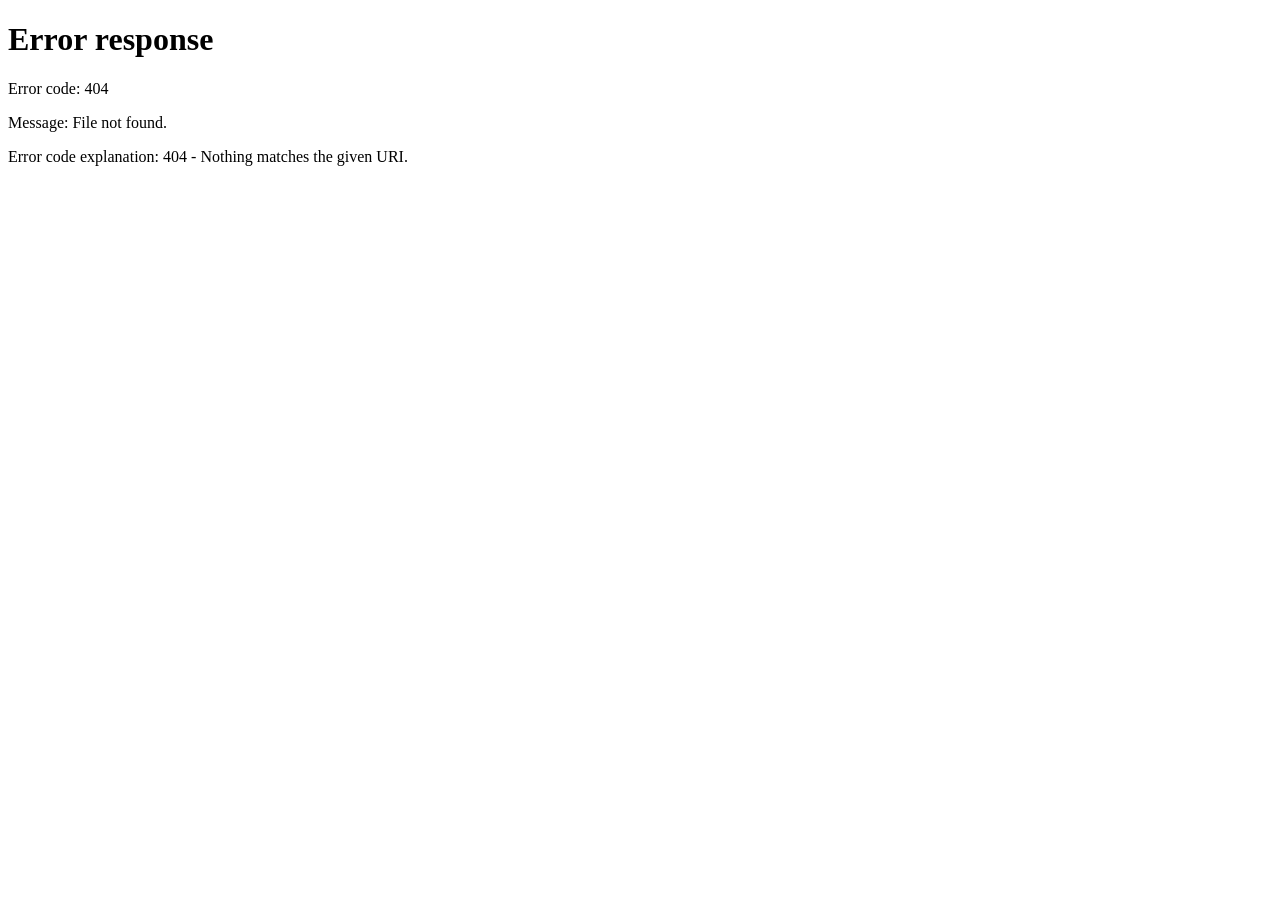
==== commit 05aab5ff: "feat: preparar para deploy VPS - limpeza de arquivos, Dockerfile, tags por email" ====
--- a/admin.html
+++ b/admin.html
@@ -386,14 +386,14 @@
         </div>
         <div class="form-group">
           <label>Filial</label>
-          <select id="userFilial" onchange="filterSetores()" required
+          <select id="userFilial" onchange="filterSetores()"
             style="width: 100%; padding: 12px; border-radius: 10px; background: var(--bg-input); border: 1px solid var(--border); color: var(--text-primary); outline: none;">
             <option value="">Selecione uma filial</option>
           </select>
         </div>
         <div class="form-group">
           <label>Setor</label>
-          <select id="userSetor" required
+          <select id="userSetor"
             style="width: 100%; padding: 12px; border-radius: 10px; background: var(--bg-input); border: 1px solid var(--border); color: var(--text-primary); outline: none;">
             <option value="">Selecione um setor</option>
           </select>
@@ -931,10 +931,8 @@
       const filialGroup = document.getElementById('userFilial').closest('.form-group');
       if (currentUserRole === 'gestor') {
         filialGroup.style.display = 'none';
-        document.getElementById('userFilial').removeAttribute('required');
       } else {
         filialGroup.style.display = 'flex';
-        document.getElementById('userFilial').setAttribute('required', '');
       }
       // Repopular os selects de filial/setor após o reset do form
       updateSelects();
@@ -963,10 +961,8 @@
       const filialGroup = document.getElementById('userFilial').closest('.form-group');
       if (currentUserRole === 'gestor') {
         filialGroup.style.display = 'none';
-        document.getElementById('userFilial').removeAttribute('required');
       } else {
         filialGroup.style.display = 'flex';
-        document.getElementById('userFilial').setAttribute('required', '');
       }
       document.getElementById('userModal').style.display = 'flex';
     }
@@ -1346,7 +1342,8 @@
       const video = modal.querySelector('video');
       if (audio) audio.pause();
       if (video) video.pause();
+      modal.style.display = 'none';
+    }
   </script>
 </body>
-
 </html>
--- a/css/dashboard.css
+++ b/css/dashboard.css
@@ -781,7 +781,7 @@
   display: flex;
   align-items: center;
   justify-content: center;
-  z-index: 100;
+  z-index: 9999;
   backdrop-filter: blur(4px);
   animation: fadeIn 0.2s;
 }
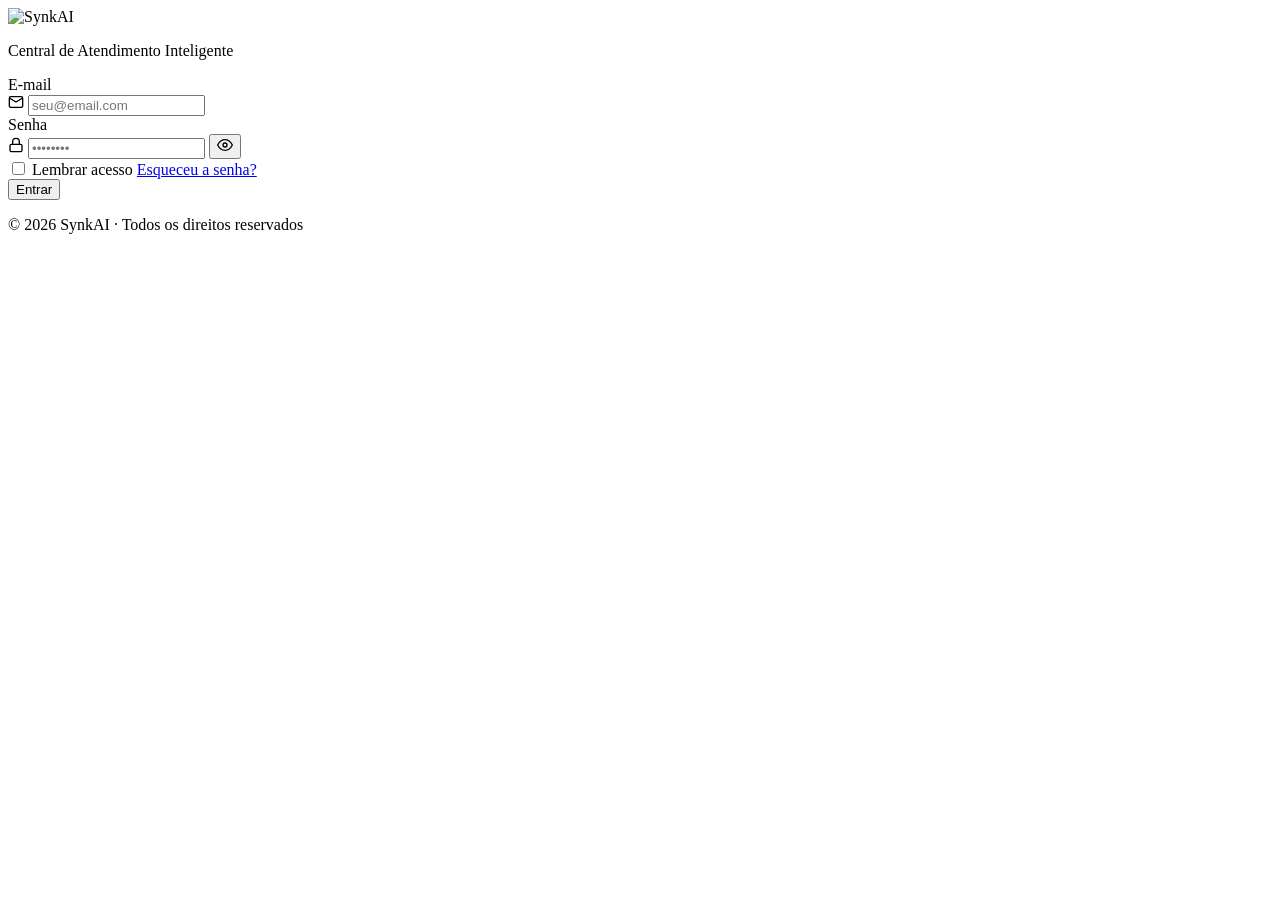
==== commit e2be1b13: "style: adicionar favicon em todas as abas" ====
--- a/admin.html
+++ b/admin.html
@@ -5,6 +5,7 @@
   <meta charset="UTF-8" />
   <meta name="viewport" content="width=device-width, initial-scale=1.0" />
   <title>WP CRM — Admin</title>
+  <link rel="icon" type="image/svg+xml" href="data:image/svg+xml,<svg xmlns='http://www.w3.org/2000/svg' viewBox='0 0 100 100'><rect width='100' height='100' rx='20' fill='%23007BFF'/><text x='50' y='75' font-family='Arial' font-size='70' font-weight='bold' fill='white' text-anchor='middle'>F</text></svg>">
   <link rel="preconnect" href="https://fonts.googleapis.com" />
   <link rel="preconnect" href="https://fonts.gstatic.com" crossorigin />
   <link href="https://fonts.googleapis.com/css2?family=Inter:wght@400;500;600;700&display=swap" rel="stylesheet">
@@ -218,6 +219,16 @@
         <polyline points="12 19 5 12 12 5" />
       </svg>
       Voltar ao Dashboard
+    </button>
+    <button class="back-btn" onclick="location.href='relatorio.html'" style="background:linear-gradient(135deg,#667eea,#764ba2); margin-left:10px;">
+      <svg width="20" height="20" viewBox="0 0 24 24" fill="none" stroke="currentColor" stroke-width="2">
+        <path d="M14 2H6a2 2 0 0 0-2 2v16a2 2 0 0 0 2 2h12a2 2 0 0 0 2-2V8z"/>
+        <polyline points="14 2 14 8 20 8"/>
+        <line x1="16" y1="13" x2="8" y2="13"/>
+        <line x1="16" y1="17" x2="8" y2="17"/>
+        <polyline points="10 9 9 9 8 9"/>
+      </svg>
+      Relatórios
     </button>
 
     <div class="admin-header">
@@ -356,6 +367,7 @@
       </div>
       <button class="btn-add-user" onclick="openCreateModal()">+ Novo Usuário</button>
     </div>
+    <div id="attendancesTableContainer" style="margin-bottom: 30px;"></div>
 
     <div id="usersList">
       <div style="text-align:center; padding: 40px; color: var(--text-muted)">Carregando usuários...</div>
@@ -691,6 +703,7 @@
         currentUsers = Array.isArray(data) ? data : [];
         if (!response.ok) console.warn('Erro loadUsers:', data);
         renderUsers(currentUsers);
+        renderAttendancesTable(currentUsers);
       } catch (err) {
         console.error('Erro ao carregar usuários:', err);
         currentUsers = [];
@@ -870,6 +883,47 @@
       const endpoint = id ? `/api/admin/setores/${id}` : '/api/admin/setores';
       const res = await apiFetch(endpoint, method, payload);
       if (res) { document.getElementById('setorModal').style.display = 'none'; await loadSetores(); }
+    }
+
+    function renderAttendancesTable(users) {
+      const container = document.getElementById('attendancesTableContainer');
+      if (!users || users.length === 0) {
+        container.innerHTML = '';
+        return;
+      }
+      
+      const tableHtml = `
+        <div style="background: var(--bg-card); border: 1px solid var(--border); border-radius: 16px; padding: 24px;">
+          <h3 style="margin-bottom: 20px; color: var(--text-primary); font-size: 18px;">Atendimentos Ativos por Atendente</h3>
+          <table style="width: 100%; border-collapse: collapse; text-align: left;">
+            <thead>
+              <tr style="border-bottom: 1px solid var(--border); color: var(--text-muted); font-size: 14px;">
+                <th style="padding: 12px 8px; font-weight: 500;">Atendente</th>
+                <th style="padding: 12px 8px; font-weight: 500;">Filial / Setor</th>
+                <th style="padding: 12px 8px; font-weight: 500;">E-mail</th>
+                <th style="padding: 12px 8px; font-weight: 500; text-align: center;">Atendimentos Ativos</th>
+              </tr>
+            </thead>
+            <tbody>
+              ${users.filter(u => u.role !== 'admin').map(user => `
+                <tr style="border-bottom: 1px solid rgba(255,255,255,0.05); font-size: 14px;">
+                  <td style="padding: 12px 8px; color: var(--text-primary); font-weight: 500;">${user.name}</td>
+                  <td style="padding: 12px 8px; color: var(--text-secondary);">
+                    ${user.filial || '-'} / ${user.setor || '-'}
+                  </td>
+                  <td style="padding: 12px 8px; color: var(--text-secondary);">${user.email}</td>
+                  <td style="padding: 12px 8px; text-align: center;">
+                    <span style="background: ${user.active_count > 0 ? 'var(--green)' : 'rgba(255,255,255,0.1)'}; color: ${user.active_count > 0 ? '#fff' : 'var(--text-muted)'}; padding: 4px 10px; border-radius: 20px; font-weight: bold; font-size: 13px;">
+                      ${user.active_count || 0}
+                    </span>
+                  </td>
+                </tr>
+              `).join('')}
+            </tbody>
+          </table>
+        </div>
+      `;
+      container.innerHTML = tableHtml;
     }
 
     function renderUsers(users) {
--- a/css/dashboard.css
+++ b/css/dashboard.css
@@ -1441,3 +1441,306 @@
 .wpcrm-table button:hover {
   background: rgba(243, 39, 53, 0.2);
 }
+
+/* ======== REPLY PREVIEW BAR ======== */
+.reply-preview-bar {
+  display: flex;
+  align-items: center;
+  justify-content: space-between;
+  padding: 8px 12px;
+  background: rgba(0,0,0,0.2);
+  border-left: 4px solid var(--green);
+  margin: 0 16px 8px 16px;
+  border-radius: 0 8px 8px 0;
+  color: var(--text-primary);
+}
+.reply-preview-content {
+  display: flex;
+  flex-direction: column;
+  overflow: hidden;
+}
+.reply-preview-label {
+  font-size: 11px;
+  color: var(--green);
+  border: none;
+  border-radius: 8px;
+  font-family: 'Inter', sans-serif;
+  font-size: 12px;
+  font-weight: 600;
+  cursor: pointer;
+  transition: all 0.2s;
+  display: flex;
+  align-items: center;
+  gap: 6px;
+}
+
+.btn-atender {
+  background: var(--green);
+  color: white;
+  box-shadow: 0 2px 8px rgba(0,168,132,0.3);
+}
+.btn-atender:hover {
+  background: var(--green-light);
+  transform: translateY(-1px);
+  box-shadow: 0 4px 12px rgba(0,168,132,0.4);
+}
+
+.btn-finalizar {
+  background: rgba(243,39,53,0.12);
+  color: #f32735;
+  border: 1px solid rgba(243,39,53,0.3);
+}
+.btn-finalizar:hover {
+  background: rgba(243,39,53,0.2);
+  transform: translateY(-1px);
+}
+
+.btn-destravar {
+  background: rgba(255,152,0,0.12);
+  color: #ff9800;
+  border: 1px solid rgba(255,152,0,0.3);
+}
+.btn-destravar:hover {
+  background: rgba(255,152,0,0.2);
+  transform: translateY(-1px);
+}
+
+/* ======== INPUT LOCKED BAR ======== */
+.input-locked-bar {
+  display: flex;
+  align-items: center;
+  justify-content: center;
+  gap: 10px;
+  padding: 14px 16px;
+  background: var(--bg-sidebar-left);
+  border-top: 1px solid var(--border);
+  color: var(--text-muted);
+  font-size: 13px;
+  font-weight: 500;
+}
+
+.input-locked-bar svg {
+  color: var(--text-muted);
+  flex-shrink: 0;
+}
+  
+/* Quick Replies */  
+.quick-replies-bar { display: flex; gap: 8px; padding: 10px 16px; overflow-x: auto; background: var(--panel-bg); border-top: 1px solid var(--border); }  
+.quick-reply-chip { padding: 6px 12px; background: rgba(0, 168, 132, 0.1); border: 1px solid rgba(0, 168, 132, 0.3); border-radius: 16px; color: var(--primary); font-size: 13px; cursor: pointer; white-space: nowrap; transition: all 0.2s; display: flex; align-items: center; gap: 6px; }  
+.quick-reply-chip:hover { background: rgba(0, 168, 132, 0.2); }  
+.quick-reply-chip .del-btn { color: #f87171; background: transparent; border: none; cursor: pointer; display: flex; align-items: center; justify-content: center; padding: 0; margin-left: 4px; font-size: 14px; opacity: 0.7; }  
+.quick-reply-chip .del-btn:hover { opacity: 1; }  
+.quick-reply-chip.add-btn { background: transparent; border: 1px dashed var(--text-muted); color: var(--text-muted); }  
+.quick-reply-chip.add-btn:hover { background: rgba(255,255,255,0.05); color: #fff; border-color: #fff; } 
+
+/* ======== PANEL ENTREGAS ======== */
+.panel-entregas {
+  grid-column: 2 / -1;
+  flex: 1;
+  display: flex;
+  flex-direction: column;
+  background: var(--bg-panel);
+  height: 100%;
+}
+
+.btn-nova-entrega {
+  padding: 8px 16px;
+  background: var(--green);
+  color: white;
+  border: none;
+  border-radius: 8px;
+  font-family: 'Inter', sans-serif;
+  font-size: 13px;
+  font-weight: 600;
+  cursor: pointer;
+  transition: all 0.2s;
+}
+
+.btn-nova-entrega:hover {
+  background: var(--green-light);
+  transform: translateY(-1px);
+}
+
+.tabela-entregas-container {
+  padding: 24px;
+  flex: 1;
+  overflow-y: auto;
+  scrollbar-width: thin;
+  scrollbar-color: var(--border) transparent;
+}
+
+/* WPCRM Table Style */
+.wpcrm-table {
+  width: 100%;
+  border-collapse: separate;
+  border-spacing: 0;
+  text-align: left;
+  color: var(--text-primary);
+  font-size: 13.5px;
+}
+
+.wpcrm-table thead th {
+  padding: 14px 16px;
+  background: rgba(0, 0, 0, 0.15);
+  color: var(--text-muted);
+  font-weight: 600;
+  font-size: 12px;
+  text-transform: uppercase;
+  letter-spacing: 0.5px;
+  border-bottom: 2px solid var(--border);
+}
+
+.wpcrm-table tbody tr {
+  transition: background 0.15s;
+}
+
+.wpcrm-table tbody tr:hover {
+  background: rgba(255, 255, 255, 0.03);
+}
+
+.wpcrm-table tbody td {
+  padding: 16px;
+  border-bottom: 1px solid var(--border);
+  vertical-align: middle;
+}
+
+/* Dynamic status select inside table */
+.wpcrm-table select {
+  background: var(--bg-input);
+  border: 1px solid var(--border);
+  color: var(--text-primary);
+  padding: 6px 10px;
+  border-radius: 6px;
+  outline: none;
+  font-family: 'Inter', sans-serif;
+  font-size: 12.5px;
+  cursor: pointer;
+  transition: border-color 0.2s;
+}
+
+.wpcrm-table select:focus {
+  border-color: var(--green);
+}
+
+.wpcrm-table button {
+  background: rgba(243, 39, 53, 0.1);
+  color: #f32735;
+  border: 1px solid rgba(243, 39, 53, 0.2);
+  padding: 6px 12px;
+  border-radius: 6px;
+  font-size: 12px;
+  cursor: pointer;
+  transition: all 0.2s;
+}
+
+.wpcrm-table button:hover {
+  background: rgba(243, 39, 53, 0.2);
+}
+
+/* ======== REPLY PREVIEW BAR ======== */
+.reply-preview-bar {
+  display: flex;
+  align-items: center;
+  justify-content: space-between;
+  padding: 8px 12px;
+  background: rgba(0,0,0,0.2);
+  border-left: 4px solid var(--green);
+  margin: 0 16px 8px 16px;
+  border-radius: 0 8px 8px 0;
+  color: var(--text-primary);
+}
+.reply-preview-content {
+  display: flex;
+  flex-direction: column;
+  overflow: hidden;
+}
+.reply-preview-label {
+  font-size: 11px;
+  color: var(--green);
+  font-weight: bold;
+}
+.reply-preview-text {
+  font-size: 13px;
+  white-space: nowrap;
+  overflow: hidden;
+  text-overflow: ellipsis;
+  opacity: 0.8;
+}
+
+/* ======== MESSAGE REPLY BLOCK ======== */
+.msg-reply-block {
+  background: rgba(0,0,0,0.15);
+  border-left: 4px solid var(--green);
+  padding: 6px 10px;
+  border-radius: 4px;
+  margin-bottom: 6px;
+  font-size: 13px;
+  color: var(--text-secondary);
+}
+
+.msg-reply-text {
+  overflow: hidden;
+  text-overflow: ellipsis;
+  display: -webkit-box;
+  -webkit-line-clamp: 3;
+  -webkit-box-orient: vertical;
+}
+
+/* ======== MESSAGE ACTIONS & CONTEXT MENU ======== */
+.msg-bubble {
+  position: relative;
+  padding-right: 32px;
+}
+.msg-actions {
+  position: absolute;
+  top: 4px;
+  right: 4px;
+  width: 24px;
+  height: 24px;
+  background: linear-gradient(180deg, rgba(32,44,51,0.8) 0%, rgba(32,44,51,0) 100%);
+  border-radius: 50%;
+  display: flex;
+  align-items: center;
+  justify-content: center;
+  color: var(--text-muted);
+  cursor: pointer;
+  opacity: 0;
+  transition: opacity 0.2s;
+  z-index: 10;
+}
+.msg-bubble:hover .msg-actions {
+  opacity: 1;
+}
+.msg-actions:hover {
+  color: var(--text-primary);
+}
+
+.msg-context-menu {
+  position: absolute;
+  background: var(--bg-panel);
+  border: 1px solid var(--border);
+  border-radius: 6px;
+  box-shadow: 0 4px 12px rgba(0,0,0,0.3);
+  padding: 6px 0;
+  z-index: 9999;
+  min-width: 140px;
+}
+.msg-menu-item {
+  padding: 10px 16px;
+  font-size: 14px;
+  color: var(--text-primary);
+  cursor: pointer;
+  transition: background 0.2s;
+}
+.msg-menu-item:hover {
+  background: rgba(255,255,255,0.05);
+}
+.msg-menu-item.delete {
+  color: #f87171;
+}
+.msg-deleted {
+  color: var(--text-muted);
+  font-style: italic;
+  display: flex;
+  align-items: center;
+}
